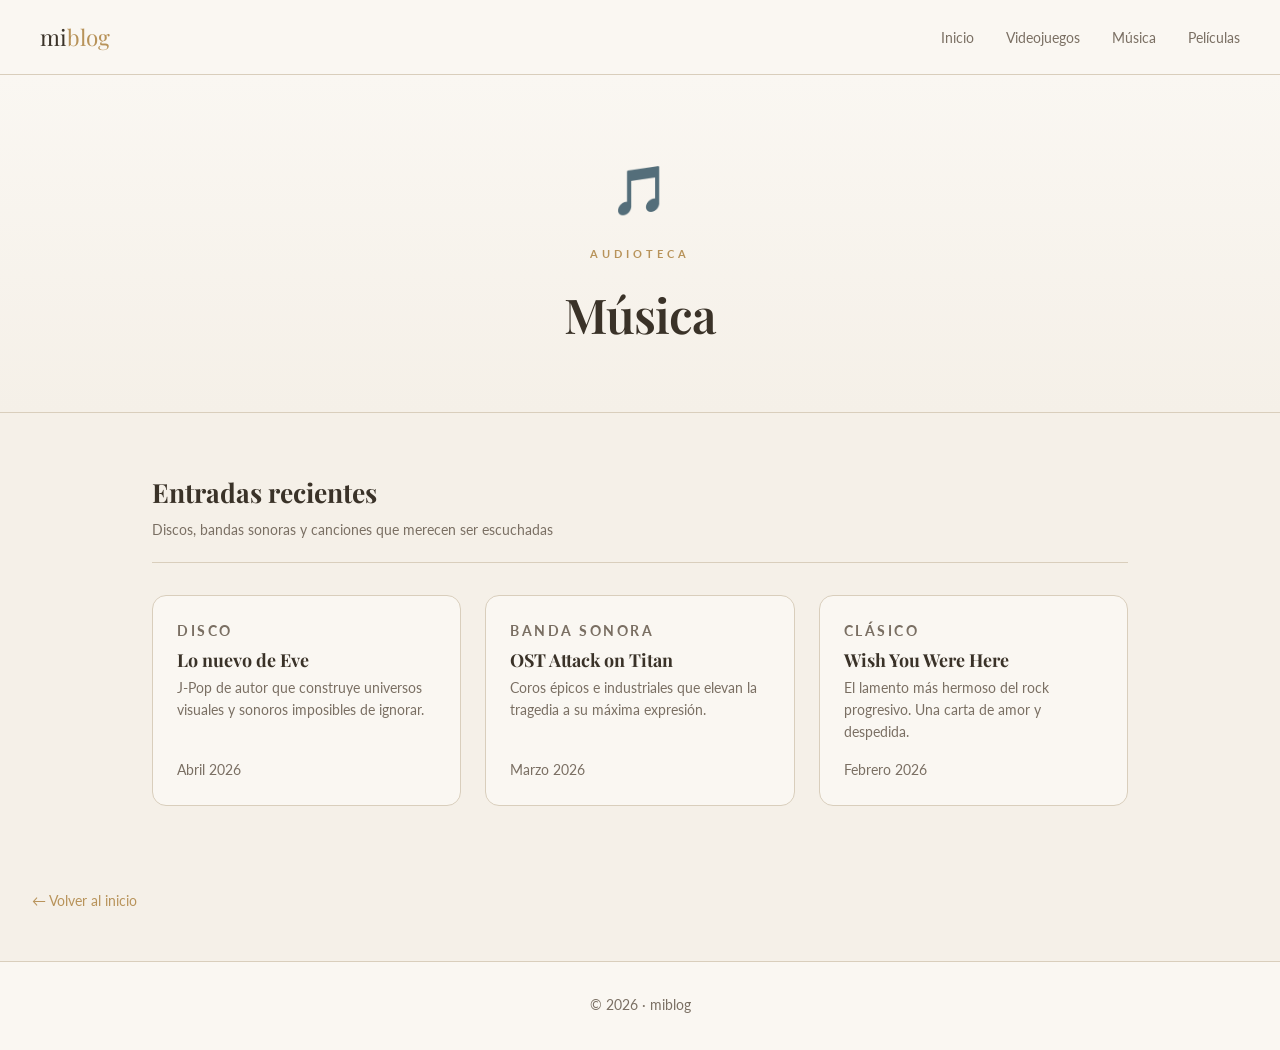
==== PaginaMusica.html @ 8ca50196 "Solucinado problemas con unión de paginas" ====
<!DOCTYPE html>
<html lang="es">
<head>
  <meta charset="UTF-8" />
  <meta name="viewport" content="width=device-width, initial-scale=1.0" />
  <title>Música · Mi Blog</title>
  <link href="https://fonts.googleapis.com/css2?family=Playfair+Display:ital,wght@0,400;0,600;1,400&family=Lato:wght@300;400;700&display=swap" rel="stylesheet" />
  <link rel="stylesheet" href="CssPopUp.css" />
</head>
<body>

  <nav>
    <a href="plantilla.html" class="nav-logo">mi<span>blog</span></a>
      <ul class="nav-enlaces">
        <li><a href="plantilla.html">Inicio</a></li>
        <li><a href="PaginaVideojuegos.html">Videojuegos</a></li>
        <li><a href="PaginaMusica.html">Música</a></li>
        <li><a href="PaginaPelicula.html">Películas</a></li>
    </ul>
  </nav>

  <header class="pagina-hero">
    <span class="icono">🎵</span>
    <p class="pagina-tag">Audioteca</p>
    <h1>Música</h1>
  </header>

  <main class="contenido">
    <h2>Entradas recientes</h2>
    <p class="sub">Discos, bandas sonoras y canciones que merecen ser escuchadas</p>
    <div class="grid">

      <div class="card" tabindex="0" role="button"
           data-title="Eve — Kaikaikitan MV"
           data-tag="Disco"
           data-video="https://www.youtube.com/watch?v=1tk1pqwrOys"
           data-review="Eve es uno de esos artistas que emergen del ecosistema Vocaloid para transformarlo en algo completamente propio. Sus composiciones combinan ritmos vertiginosos con melodías melancólicas de una manera que parece contradictoria sobre el papel, pero que en la práctica resulta adictiva.<br><br>Lo que distingue a Eve del J-Pop convencional es su obsesión por la coherencia visual y sonora: cada vídeo, cada portada, cada letra construye un universo que se sostiene solo. Las temáticas giran alrededor de la alienación juvenil, el miedo a crecer y la búsqueda desesperada de conexión.<br><br>Su catálogo es una entrada perfecta para quien quiera entender la nueva ola del pop japonés de autor: ambicioso, técnicamente impecable y genuinamente emocionante.">
        <p class="card-tag">Disco</p>
        <h3>Lo nuevo de Eve</h3>
        <p>J-Pop de autor que construye universos visuales y sonoros imposibles de ignorar.</p>
        <p class="card-fecha">Abril 2026</p>
      </div>

      <div class="card" tabindex="0" role="button"
           data-title="Attack on Titan — OST Hiroyuki Sawano"
           data-tag="Banda Sonora"
           data-video="https://www.youtube.com/watch?v=jfAbX-Fg9N0"
           data-review="Hiroyuki Sawano es el arquitecto de algunas de las bandas sonoras más viscerales del anime moderno, pero su trabajo en Attack on Titan lo sitúa en una categoría aparte. La clave está en la tensión entre lo grandioso y lo íntimo: coros masivos sobre percusión industrial que ceden paso de repente a un piano solitario.<br><br>Temas como Vogel im Käfig no son simples acompañamientos; son declaraciones emocionales que anticipan y amplifican las escenas que ilustran. El uso de letras en alemán, inglés y japonés fragmentados crea una sensación de caos lingüístico que encaja con la narrativa de un mundo al borde del colapso.<br><br>Una banda sonora que funciona perfectamente fuera de su contexto original. Ponla mientras trabajas y observa cómo lo transforma todo en una épica de proporciones cósmicas.">
        <p class="card-tag">Banda Sonora</p>
        <h3>OST Attack on Titan</h3>
        <p>Coros épicos e industriales que elevan la tragedia a su máxima expresión.</p>
        <p class="card-fecha">Marzo 2026</p>
      </div>

      <div class="card" tabindex="0" role="button"
           data-title="Pink Floyd — Wish You Were Here"
           data-tag="Clásico"
           data-video="https://www.youtube.com/watch?v=K6qj09OHvjw"
           data-review="Publicado en 1975 como homenaje a Syd Barrett, fundador de la banda y consumido por la enfermedad mental, Wish You Were Here es uno de los álbumes más honestos y dolorosos del rock progresivo. No es un disco de virtuosismo técnico; es un lamento.<br><br>La guitarra de David Gilmour en la canción que da título al álbum es posiblemente la más expresiva de su carrera: cada bend, cada vibrato parece respirar con una tristeza inconsolable. Y Shine On You Crazy Diamond es una elegía de veinte minutos que comienza con una sola nota y construye algo que se parece mucho al duelo real.<br><br>La gran pregunta que plantea el álbum —¿cuándo dejamos de estar verdaderamente presentes en nuestra propia vida?— es tan pertinente hoy como hace cincuenta años.">
        <p class="card-tag">Clásico</p>
        <h3>Wish You Were Here</h3>
        <p>El lamento más hermoso del rock progresivo. Una carta de amor y despedida.</p>
        <p class="card-fecha">Febrero 2026</p>
      </div>

    </div>
  </main>

  <div id="modal" class="modal-overlay" role="dialog" aria-modal="true" aria-labelledby="modal-title">
    <div class="modal-panel">
      <button class="close-btn" aria-label="Cerrar">&times;</button>
      <div class="modal-cabecera">
        <p class="modal-subtag" id="modal-tag"></p>
        <h2 id="modal-title"></h2>
      </div>
      <a id="modal-video-link" class="modal-video-link" href="#" target="_blank" rel="noopener noreferrer">
        <span class="mvl-icon">▶</span>
        <span class="mvl-texto">
          <span class="mvl-sub">Escuchar en YouTube</span>
          <span class="mvl-titulo" id="modal-video-titulo"></span>
        </span>
      </a>
      <div class="modal-resena" id="modal-resena"></div>
      <div class="comments-section">
        <h3>¿Qué te transmite?</h3>
        <div class="comment-form">
          <input type="text" id="comment-input" placeholder="Comparte tu experiencia auditiva…" autocomplete="off" />
          <button id="btn-comment">Publicar</button>
        </div>
        <div id="comment-list" class="comment-list">
          <p class="no-comments">Sé el primero en comentar.</p>
        </div>
      </div>
    </div>
  </div>

  <a href="plantilla.html" class="volver">← Volver al inicio</a>
  <footer><p>© 2026 · miblog</p></footer>
  <script src="jsPopUp.js"></script>
</body>
</html>
---- CssPopUp.css ----
:root {
  --crema-fondo:#F5F0E8; --crema-card:#FAF7F2; --beige-borde:#D9CEBC;
  --acento:#B8935A; --acento-hover:#9c7b49;
  --texto-oscuro:#3A3228; --texto-medio:#7A6F63;
  --radio:14px; --t:0.22s ease;
}
*,*::before,*::after{margin:0;padding:0;box-sizing:border-box;}
html{scroll-behavior:smooth;}
body{font-family:'Lato',sans-serif;background:var(--crema-fondo);color:var(--texto-oscuro);line-height:1.75;}

/* NAV */
nav{display:flex;justify-content:space-between;align-items:center;padding:1.1rem 2.5rem;background:var(--crema-card);border-bottom:1px solid var(--beige-borde);position:sticky;top:0;z-index:200;}
.nav-logo{font-family:'Playfair Display',serif;font-size:1.4rem;color:var(--texto-oscuro);text-decoration:none;}
.nav-logo span{color:var(--acento);}
.nav-enlaces{list-style:none;display:flex;gap:2rem;}
.nav-enlaces a{text-decoration:none;font-size:.9rem;color:var(--texto-medio);transition:color var(--t);position:relative;padding-bottom:3px;}
.nav-enlaces a::after{content:'';position:absolute;bottom:0;left:0;width:0;height:1.5px;background:var(--acento);transition:width var(--t);}
.nav-enlaces a:hover::after,.nav-enlaces a.activo::after{width:100%;}
.nav-enlaces a:hover,.nav-enlaces a.activo{color:var(--acento);}

/* HERO */
.pagina-hero{text-align:center;padding:4.5rem 2rem 3.5rem;border-bottom:1px solid var(--beige-borde);background:linear-gradient(180deg,var(--crema-card) 0%,var(--crema-fondo) 100%);}
.pagina-hero .icono{font-size:3rem;margin-bottom:.8rem;display:block;}
.pagina-tag{font-size:.7rem;letter-spacing:4px;text-transform:uppercase;color:var(--acento);margin-bottom:.5rem;font-weight:700;}
.pagina-hero h1{font-family:'Playfair Display',serif;font-size:3rem;font-weight:600;letter-spacing:-1px;}

/* CONTENIDO */
.contenido{max-width:1040px;margin:3.5rem auto 5rem;padding:0 2rem;}
.contenido h2{font-family:'Playfair Display',serif;font-size:1.65rem;margin-bottom:.2rem;}
.sub{color:var(--texto-medio);font-size:.88rem;padding-bottom:1.2rem;border-bottom:1px solid var(--beige-borde);margin-bottom:2rem;}

/* GRID + CARDS */
.grid{display:grid;grid-template-columns:repeat(3,1fr);gap:1.5rem;}
.card{background:var(--crema-card);border:1px solid var(--beige-borde);border-radius:var(--radio);padding:1.5rem;cursor:pointer;transition:transform var(--t),border-color var(--t),box-shadow var(--t);display:flex;flex-direction:column;gap:.35rem;user-select:none;}
.card:hover{transform:translateY(-5px);border-color:var(--acento);box-shadow:0 8px 24px rgba(58,50,40,.1);}
.card:active{transform:translateY(-2px);}
.card:focus-visible{outline:2px solid var(--acento);outline-offset:3px;}
.card-tag{font-size:.68rem;letter-spacing:2.5px;text-transform:uppercase;color:var(--acento);font-weight:700;}
.card h3{font-family:'Playfair Display',serif;font-size:1.12rem;line-height:1.3;}
.card>p{font-size:.87rem;color:var(--texto-medio);line-height:1.6;}
.card-fecha{font-size:.76rem;color:var(--beige-borde);margin-top:auto;padding-top:.6rem;}

/* VOLVER + FOOTER */
.volver{display:inline-block;margin:0 2rem 3rem;font-size:.87rem;color:var(--acento);text-decoration:none;transition:color var(--t);}
.volver:hover{color:var(--texto-oscuro);}
footer{text-align:center;padding:2rem;border-top:1px solid var(--beige-borde);background:var(--crema-card);}
footer p{font-size:.85rem;color:var(--texto-medio);}

/* ══════════════════════════════════════
   MODAL  —  3 fases de animación:
   1. overlay: fondo fade-in
   2. panel: sube + escala con bounce
   3. interior: stagger por secciones
══════════════════════════════════════ */
.modal-overlay{
  display:none;
  position:fixed;inset:0;z-index:1000;
  background:rgba(30,22,14,0);
  backdrop-filter:blur(0px);
  align-items:center;justify-content:center;
  transition:background .4s ease, backdrop-filter .4s ease;
}
.modal-overlay.abierto{
  background:rgba(30,22,14,.82);
  backdrop-filter:blur(7px);
}
.modal-panel{
  background:var(--crema-card);
  border-radius:18px;
  width:92%;max-width:780px;
  max-height:90vh;
  overflow-y:auto;overflow-x:hidden;
  position:relative;
  box-shadow:0 32px 64px rgba(0,0,0,.3);
  transform:translateY(40px) scale(.94);
  opacity:0;
  transition:transform .45s cubic-bezier(.16,1,.3,1), opacity .35s ease;
}
.modal-overlay.abierto .modal-panel{
  transform:translateY(0) scale(1);
  opacity:1;
}

/* Stagger de secciones internas */
.modal-cabecera,
.modal-video-link,
.modal-resena,
.comments-section{
  opacity:0;
  transform:translateY(12px);
  transition:opacity .3s ease, transform .3s ease;
}
.modal-overlay.abierto .modal-cabecera  {opacity:1;transform:none;transition-delay:.18s;}
.modal-overlay.abierto .modal-video-link{opacity:1;transform:none;transition-delay:.26s;}
.modal-overlay.abierto .modal-resena    {opacity:1;transform:none;transition-delay:.33s;}
.modal-overlay.abierto .comments-section{opacity:1;transform:none;transition-delay:.40s;}

/* Botón cerrar */
.close-btn{
  position:absolute;top:1rem;right:1rem;
  width:34px;height:34px;
  display:flex;align-items:center;justify-content:center;
  background:var(--crema-fondo);border:1px solid var(--beige-borde);
  border-radius:50%;color:var(--texto-medio);font-size:1.1rem;
  cursor:pointer;z-index:10;
  transition:background var(--t),color var(--t),border-color var(--t),transform .25s ease;
  font-family:inherit;line-height:1;
}
.close-btn:hover{background:var(--acento);color:#fff;border-color:var(--acento);transform:rotate(90deg);}

/* Cabecera modal */
.modal-cabecera{padding:1.8rem 2rem 1.2rem;padding-right:3.5rem;}
.modal-subtag{font-size:.68rem;letter-spacing:2.5px;text-transform:uppercase;color:var(--acento);font-weight:700;margin-bottom:.4rem;}
.modal-cabecera h2{font-family:'Playfair Display',serif;font-size:1.85rem;color:var(--texto-oscuro);line-height:1.2;font-weight:600;}

/* Link de vídeo — <a> puro */
.modal-video-link{
  display:flex;align-items:center;gap:.9rem;
  margin:0 2rem;
  padding:1rem 1.4rem;
  background:var(--texto-oscuro);
  color:#FAF7F2;
  border-radius:10px;
  text-decoration:none;
  transition:background .2s, transform .15s;
}
.modal-video-link:hover{background:#4a3a2a;transform:scale(1.01);}
.modal-video-link:active{transform:scale(.98);}
.mvl-icon{
  width:36px;height:36px;min-width:36px;
  background:var(--acento);border-radius:50%;
  display:flex;align-items:center;justify-content:center;
  font-size:.9rem;padding-left:3px;
}
.mvl-texto{display:flex;flex-direction:column;}
.mvl-sub{font-size:.72rem;opacity:.65;margin-bottom:.1rem;}
.mvl-titulo{font-size:.95rem;font-weight:700;}

/* Reseña */
.modal-resena{margin:1.4rem 2rem;padding:1.3rem 1.5rem;background:var(--crema-fondo);border-left:3px solid var(--acento);border-radius:0 10px 10px 0;font-size:.95rem;color:var(--texto-oscuro);line-height:1.85;}
.modal-resena p+p{margin-top:.85rem;}

/* Comentarios */
.comments-section{margin:0 2rem 2rem;border-top:1px solid var(--beige-borde);padding-top:1.4rem;}
.comments-section h3{font-family:'Playfair Display',serif;font-size:1.2rem;margin-bottom:1rem;}
.comment-form{display:flex;gap:.7rem;margin-bottom:1.2rem;}
.comment-form input{flex:1;padding:.72rem 1rem;border:1px solid var(--beige-borde);border-radius:8px;font-family:'Lato',sans-serif;font-size:.88rem;background:var(--crema-fondo);color:var(--texto-oscuro);outline:none;transition:border-color var(--t);}
.comment-form input:focus{border-color:var(--acento);}
.comment-form button{padding:.72rem 1.3rem;background:var(--acento);color:#fff;border:none;border-radius:8px;font-family:'Lato',sans-serif;font-size:.85rem;font-weight:700;cursor:pointer;transition:background var(--t),transform .1s;white-space:nowrap;}
.comment-form button:hover{background:var(--acento-hover);}
.comment-form button:active{transform:scale(.95);}
.comment-form button.enviado{background:#6a9c6a;pointer-events:none;}
.comment-list{display:flex;flex-direction:column;gap:.7rem;}
.comment-item{background:var(--crema-fondo);border:1px solid var(--beige-borde);padding:.85rem 1rem;border-radius:8px;font-size:.87rem;line-height:1.6;animation:fadeUp .22s ease;}
@keyframes fadeUp{from{opacity:0;transform:translateY(-5px)}to{opacity:1;transform:translateY(0)}}
.comment-item strong{display:block;color:var(--acento);font-size:.72rem;letter-spacing:.5px;margin-bottom:.25rem;text-transform:uppercase;}
.no-comments{font-size:.85rem;color:var(--texto-medio);font-style:italic;}

@media(max-width:768px){
  nav{flex-direction:column;gap:.8rem;padding:1rem 1.2rem;}
  .pagina-hero h1{font-size:2.2rem;}
  .grid{grid-template-columns:1fr;}
  .modal-cabecera{padding:1.3rem 1.2rem .8rem;padding-right:3rem;}
  .modal-cabecera h2{font-size:1.35rem;}
  .modal-video-link,.modal-resena,.comments-section{margin-left:1.2rem;margin-right:1.2rem;}
  .comment-form{flex-direction:column;}
}

/* ══════════════════════════════════════
   COMPATIBILIDAD CON plantilla.html
   Mapea las clases de la plantilla a los
   estilos ya definidos más arriba.
   No modifica ninguna regla existente.
══════════════════════════════════════ */

/* nav: el logo está suelto como texto, no como .nav-logo */
nav > :first-child {
  font-family: 'Playfair Display', serif;
  font-size: 1.4rem;
  color: var(--texto-oscuro);
  text-decoration: none;
}
nav > :first-child span { color: var(--acento); }

/* .cabecera → equivale a .pagina-hero */
.cabecera {
  text-align: center;
  padding: 4.5rem 2rem 3.5rem;
  border-bottom: 1px solid var(--beige-borde);
  background: linear-gradient(180deg, var(--crema-card) 0%, var(--crema-fondo) 100%);
}
.cabecera .icono {
  font-size: 3rem;
  margin-bottom: .8rem;
  display: block;
}
.cabecera .etiqueta {
  font-size: .7rem;
  letter-spacing: 4px;
  text-transform: uppercase;
  color: var(--acento);
  margin-bottom: .5rem;
  font-weight: 700;
}
.cabecera h1 {
  font-family: 'Playfair Display', serif;
  font-size: 3rem;
  font-weight: 600;
  letter-spacing: -1px;
}
.cabecera .boton {
  display: inline-block;
  margin-top: 1.2rem;
  padding: .65rem 1.6rem;
  background: var(--acento);
  color: #fff;
  border-radius: 8px;
  text-decoration: none;
  font-size: .88rem;
  font-weight: 700;
  transition: background var(--t);
}
.cabecera .boton:hover { background: var(--acento-hover); }

/* .seccion-titulo y .seccion-sub → equivalen a .contenido h2 y .sub */
.seccion-titulo {
  font-family: 'Playfair Display', serif;
  font-size: 1.65rem;
  margin-bottom: .2rem;
}
.seccion-sub {
  color: var(--texto-medio);
  font-size: .88rem;
  padding-bottom: 1.2rem;
  border-bottom: 1px solid var(--beige-borde);
  margin-bottom: 2rem;
}

/* .card-fecha → color de texto más visible que var(--beige-borde) */
.card-fecha { color: var(--texto-medio) !important; }

/* Responsive cabecera */
@media(max-width:768px) {
  .cabecera h1 { font-size: 2.2rem; }
}
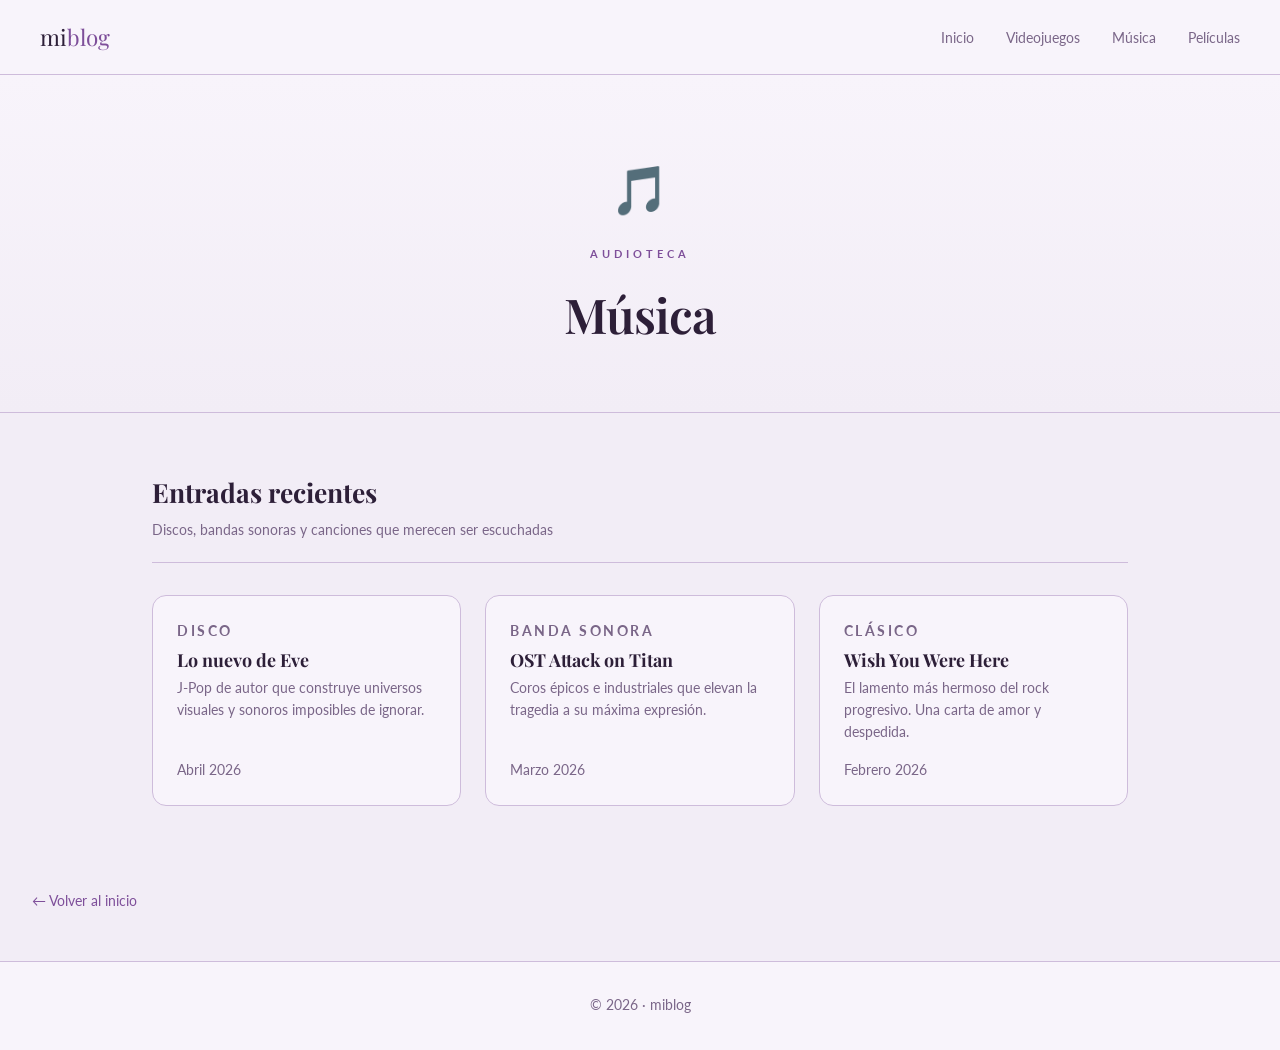
==== commit 049a2f94: "Ajusté los colores de las paginas para que fuesen mas con el estilo" ====
--- a/PaginaMusica.html
+++ b/PaginaMusica.html
@@ -7,7 +7,7 @@
   <link href="https://fonts.googleapis.com/css2?family=Playfair+Display:ital,wght@0,400;0,600;1,400&family=Lato:wght@300;400;700&display=swap" rel="stylesheet" />
   <link rel="stylesheet" href="CssPopUp.css" />
 </head>
-<body>
+<body class="tema-musica">
 
   <nav>
     <a href="plantilla.html" class="nav-logo">mi<span>blog</span></a>
@@ -34,6 +34,7 @@
            data-title="Eve — Kaikaikitan MV"
            data-tag="Disco"
            data-video="https://www.youtube.com/watch?v=1tk1pqwrOys"
+           data-audio="canciones/cancionEve.mp3"
            data-review="Eve es uno de esos artistas que emergen del ecosistema Vocaloid para transformarlo en algo completamente propio. Sus composiciones combinan ritmos vertiginosos con melodías melancólicas de una manera que parece contradictoria sobre el papel, pero que en la práctica resulta adictiva.<br><br>Lo que distingue a Eve del J-Pop convencional es su obsesión por la coherencia visual y sonora: cada vídeo, cada portada, cada letra construye un universo que se sostiene solo. Las temáticas giran alrededor de la alienación juvenil, el miedo a crecer y la búsqueda desesperada de conexión.<br><br>Su catálogo es una entrada perfecta para quien quiera entender la nueva ola del pop japonés de autor: ambicioso, técnicamente impecable y genuinamente emocionante.">
         <p class="card-tag">Disco</p>
         <h3>Lo nuevo de Eve</h3>
@@ -45,6 +46,7 @@
            data-title="Attack on Titan — OST Hiroyuki Sawano"
            data-tag="Banda Sonora"
            data-video="https://www.youtube.com/watch?v=jfAbX-Fg9N0"
+           data-audio="canciones/AOT.mp3"
            data-review="Hiroyuki Sawano es el arquitecto de algunas de las bandas sonoras más viscerales del anime moderno, pero su trabajo en Attack on Titan lo sitúa en una categoría aparte. La clave está en la tensión entre lo grandioso y lo íntimo: coros masivos sobre percusión industrial que ceden paso de repente a un piano solitario.<br><br>Temas como Vogel im Käfig no son simples acompañamientos; son declaraciones emocionales que anticipan y amplifican las escenas que ilustran. El uso de letras en alemán, inglés y japonés fragmentados crea una sensación de caos lingüístico que encaja con la narrativa de un mundo al borde del colapso.<br><br>Una banda sonora que funciona perfectamente fuera de su contexto original. Ponla mientras trabajas y observa cómo lo transforma todo en una épica de proporciones cósmicas.">
         <p class="card-tag">Banda Sonora</p>
         <h3>OST Attack on Titan</h3>
@@ -56,6 +58,7 @@
            data-title="Pink Floyd — Wish You Were Here"
            data-tag="Clásico"
            data-video="https://www.youtube.com/watch?v=K6qj09OHvjw"
+           data-audio="canciones/Floyd.mp3"
            data-review="Publicado en 1975 como homenaje a Syd Barrett, fundador de la banda y consumido por la enfermedad mental, Wish You Were Here es uno de los álbumes más honestos y dolorosos del rock progresivo. No es un disco de virtuosismo técnico; es un lamento.<br><br>La guitarra de David Gilmour en la canción que da título al álbum es posiblemente la más expresiva de su carrera: cada bend, cada vibrato parece respirar con una tristeza inconsolable. Y Shine On You Crazy Diamond es una elegía de veinte minutos que comienza con una sola nota y construye algo que se parece mucho al duelo real.<br><br>La gran pregunta que plantea el álbum —¿cuándo dejamos de estar verdaderamente presentes en nuestra propia vida?— es tan pertinente hoy como hace cincuenta años.">
         <p class="card-tag">Clásico</p>
         <h3>Wish You Were Here</h3>
@@ -96,6 +99,7 @@
 
   <a href="plantilla.html" class="volver">← Volver al inicio</a>
   <footer><p>© 2026 · miblog</p></footer>
+  <audio id="modal-audio" preload="auto"></audio>
   <script src="jsPopUp.js"></script>
 </body>
 </html>
--- a/CssPopUp.css
+++ b/CssPopUp.css
@@ -242,4 +242,36 @@
 /* Responsive cabecera */
 @media(max-width:768px) {
   .cabecera h1 { font-size: 2.2rem; }
+}
+/* 🎮 VIDEOJUEGOS — azul acero frío */
+body.tema-juegos {
+  --crema-fondo:   #EAEEF5;
+  --crema-card:    #F2F5FA;
+  --beige-borde:   #BBC8DE;
+  --acento:        #4C74B0;
+  --acento-hover:  #3a5f97;
+  --texto-oscuro:  #232B3A;
+  --texto-medio:   #5A6880;
+}
+
+/* 🎵 MÚSICA — violeta cálido / burdeos */
+body.tema-musica {
+  --crema-fondo:   #F2EDF6;
+  --crema-card:    #F8F4FB;
+  --beige-borde:   #CEBCDB;
+  --acento:        #7E4F9A;
+  --acento-hover:  #6b3f84;
+  --texto-oscuro:  #2D1F38;
+  --texto-medio:   #7A6688;
+}
+
+/* 🎬 PELÍCULAS — rojo cine / carbón */
+body.tema-pelicula {
+  --crema-fondo:   #F5EEEE;
+  --crema-card:    #FAF5F5;
+  --beige-borde:   #DBBFBF;
+  --acento:        #A83232;
+  --acento-hover:  #8f2525;
+  --texto-oscuro:  #2A1A1A;
+  --texto-medio:   #7A5A5A;
 }
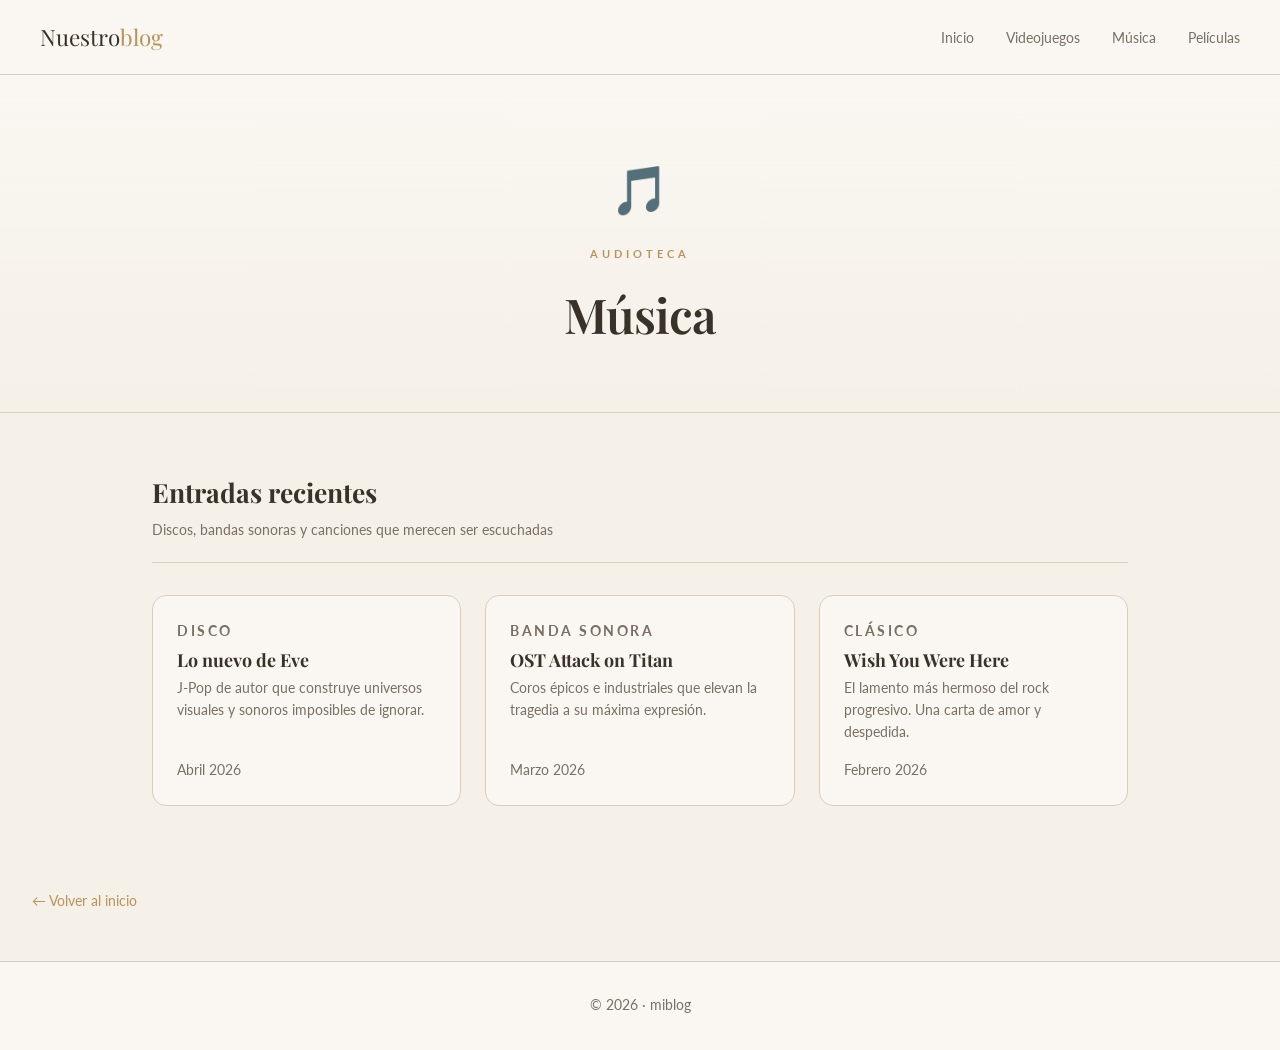
==== commit 9004d236: "He cambiado el nombre a la pagina principal, ademas le añadi informacion y modifique levemente las d" ====
--- a/PaginaMusica.html
+++ b/PaginaMusica.html
@@ -3,14 +3,14 @@
 <head>
   <meta charset="UTF-8" />
   <meta name="viewport" content="width=device-width, initial-scale=1.0" />
-  <title>Música · Mi Blog</title>
+  <title>Música · Nuestro Blog</title>
   <link href="https://fonts.googleapis.com/css2?family=Playfair+Display:ital,wght@0,400;0,600;1,400&family=Lato:wght@300;400;700&display=swap" rel="stylesheet" />
   <link rel="stylesheet" href="CssPopUp.css" />
 </head>
-<body class="tema-musica">
+<body>
 
   <nav>
-    <a href="plantilla.html" class="nav-logo">mi<span>blog</span></a>
+    <a href="plantilla.html" class="nav-logo">Nuestro<span>blog</span></a>
       <ul class="nav-enlaces">
         <li><a href="plantilla.html">Inicio</a></li>
         <li><a href="PaginaVideojuegos.html">Videojuegos</a></li>
--- a/CssPopUp.css
+++ b/CssPopUp.css
@@ -243,35 +243,150 @@
 @media(max-width:768px) {
   .cabecera h1 { font-size: 2.2rem; }
 }
-/* 🎮 VIDEOJUEGOS — azul acero frío */
-body.tema-juegos {
-  --crema-fondo:   #EAEEF5;
-  --crema-card:    #F2F5FA;
-  --beige-borde:   #BBC8DE;
-  --acento:        #4C74B0;
-  --acento-hover:  #3a5f97;
-  --texto-oscuro:  #232B3A;
-  --texto-medio:   #5A6880;
-}
-
-/* 🎵 MÚSICA — violeta cálido / burdeos */
-body.tema-musica {
-  --crema-fondo:   #F2EDF6;
-  --crema-card:    #F8F4FB;
-  --beige-borde:   #CEBCDB;
-  --acento:        #7E4F9A;
-  --acento-hover:  #6b3f84;
-  --texto-oscuro:  #2D1F38;
-  --texto-medio:   #7A6688;
-}
-
-/* 🎬 PELÍCULAS — rojo cine / carbón */
-body.tema-pelicula {
-  --crema-fondo:   #F5EEEE;
-  --crema-card:    #FAF5F5;
-  --beige-borde:   #DBBFBF;
-  --acento:        #A83232;
-  --acento-hover:  #8f2525;
-  --texto-oscuro:  #2A1A1A;
-  --texto-medio:   #7A5A5A;
-}+
+/*añadido de mi parte css*/
+
+ /* ── HERO DE INICIO ── */
+    .inicio-hero {
+      text-align: center;
+      padding: 5rem 2rem 4rem;
+      background: linear-gradient(180deg, var(--crema-card) 0%, var(--crema-fondo) 100%);
+      border-bottom: 1px solid var(--beige-borde);
+    }
+    .inicio-hero .site-icon {
+      font-size: 2.6rem;
+      display: block;
+      margin-bottom: 1rem;
+    }
+    .inicio-hero .pagina-tag {
+      font-size: .7rem;
+      letter-spacing: 4px;
+      text-transform: uppercase;
+      color: var(--acento);
+      margin-bottom: .6rem;
+      font-weight: 700;
+    }
+    .inicio-hero h1 {
+      font-family: 'Playfair Display', serif;
+      font-size: 3rem;
+      font-weight: 600;
+      letter-spacing: -1px;
+      margin-bottom: 1rem;
+    }
+    .inicio-hero .descripcion {
+      max-width: 520px;
+      margin: 0 auto;
+      font-size: .97rem;
+      color: var(--texto-medio);
+      line-height: 1.8;
+    }
+
+    /* ── GRID DE SECCIONES ── */
+    .seccion-grid {
+      display: grid;
+      grid-template-columns: repeat(3, 1fr);
+      gap: 1.5rem;
+    }
+
+    /* Cards de sección: más grandes y con enlace */
+    .card-seccion {
+      background: var(--crema-card);
+      border: 1px solid var(--beige-borde);
+      border-radius: var(--radio);
+      padding: 2rem 1.6rem 1.6rem;
+      cursor: pointer;
+      text-decoration: none;
+      color: inherit;
+      display: flex;
+      flex-direction: column;
+      gap: .45rem;
+      transition: transform var(--t), border-color var(--t), box-shadow var(--t);
+      position: relative;
+      overflow: hidden;
+    }
+    .card-seccion::before {
+      content: '';
+      position: absolute;
+      inset: 0;
+      background: linear-gradient(135deg, transparent 60%, rgba(184,147,90,.07) 100%);
+      opacity: 0;
+      transition: opacity var(--t);
+    }
+    .card-seccion:hover {
+      transform: translateY(-6px);
+      border-color: var(--acento);
+      box-shadow: 0 10px 28px rgba(58,50,40,.12);
+    }
+    .card-seccion:hover::before { opacity: 1; }
+    .card-seccion:active { transform: translateY(-2px); }
+    .card-seccion:focus-visible {
+      outline: 2px solid var(--acento);
+      outline-offset: 3px;
+    }
+
+    .cs-icono {
+      font-size: 2.2rem;
+      display: block;
+      margin-bottom: .3rem;
+    }
+    .cs-tag {
+      font-size: .68rem;
+      letter-spacing: 2.5px;
+      text-transform: uppercase;
+      color: var(--acento);
+      font-weight: 700;
+    }
+    .card-seccion h3 {
+      font-family: 'Playfair Display', serif;
+      font-size: 1.35rem;
+      line-height: 1.25;
+    }
+    .card-seccion > p {
+      font-size: .88rem;
+      color: var(--texto-medio);
+      line-height: 1.65;
+      flex: 1;
+    }
+    .cs-cta {
+      display: inline-flex;
+      align-items: center;
+      gap: .4rem;
+      margin-top: .8rem;
+      font-size: .8rem;
+      font-weight: 700;
+      color: var(--acento);
+      letter-spacing: .5px;
+      transition: gap var(--t), color var(--t);
+    }
+    .card-seccion:hover .cs-cta {
+      gap: .7rem;
+      color: var(--acento-hover);
+    }
+
+    /* ── ÚLTIMAS ENTRADAS ── */
+    .ultimas {
+      margin-top: 3.5rem;
+    }
+    .ultimas h2 {
+      font-family: 'Playfair Display', serif;
+      font-size: 1.65rem;
+      margin-bottom: .2rem;
+    }
+    .ultimas .sub {
+      color: var(--texto-medio);
+      font-size: .88rem;
+      padding-bottom: 1.2rem;
+      border-bottom: 1px solid var(--beige-borde);
+      margin-bottom: 2rem;
+    }
+
+    /* Cards de entradas recientes: reutiliza .card pero con enlace */
+    .card-entrada {
+      text-decoration: none;
+      color: inherit;
+    }
+
+    @media(max-width:768px) {
+      .inicio-hero h1 { font-size: 2.2rem; }
+      .seccion-grid { grid-template-columns: 1fr; }
+    }
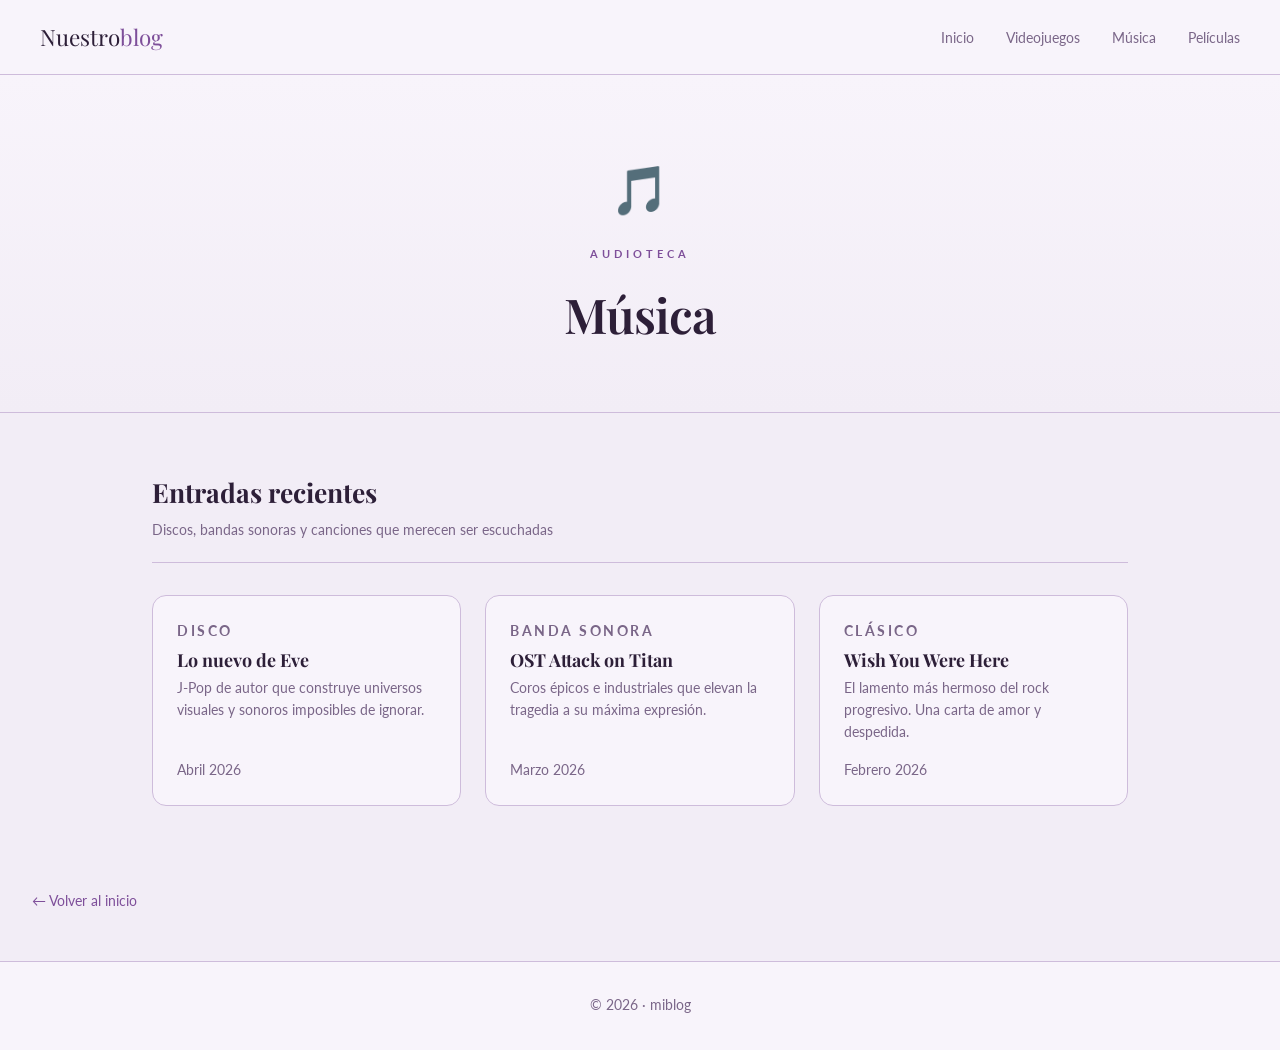
==== commit 2b82d6b6: "Hago un segundo comit para que al hacer el merge no haya conflictos con lo añadido de Hugo" ====
--- a/PaginaMusica.html
+++ b/PaginaMusica.html
@@ -7,7 +7,7 @@
   <link href="https://fonts.googleapis.com/css2?family=Playfair+Display:ital,wght@0,400;0,600;1,400&family=Lato:wght@300;400;700&display=swap" rel="stylesheet" />
   <link rel="stylesheet" href="CssPopUp.css" />
 </head>
-<body>
+<body class="tema-musica">
 
   <nav>
     <a href="plantilla.html" class="nav-logo">Nuestro<span>blog</span></a>
--- a/CssPopUp.css
+++ b/CssPopUp.css
@@ -1,50 +1,232 @@
 :root {
-  --crema-fondo:#F5F0E8; --crema-card:#FAF7F2; --beige-borde:#D9CEBC;
-  --acento:#B8935A; --acento-hover:#9c7b49;
-  --texto-oscuro:#3A3228; --texto-medio:#7A6F63;
-  --radio:14px; --t:0.22s ease;
-}
-*,*::before,*::after{margin:0;padding:0;box-sizing:border-box;}
-html{scroll-behavior:smooth;}
-body{font-family:'Lato',sans-serif;background:var(--crema-fondo);color:var(--texto-oscuro);line-height:1.75;}
+  --crema-fondo: #F5F0E8;
+  --crema-card: #FAF7F2;
+  --beige-borde: #D9CEBC;
+  --acento: #B8935A;
+  --acento-hover: #9c7b49;
+  --texto-oscuro: #3A3228;
+  --texto-medio: #7A6F63;
+  --radio: 14px;
+  --t: 0.22s ease;
+}
+
+*,
+*::before,
+*::after {
+  margin: 0;
+  padding: 0;
+  box-sizing: border-box;
+}
+
+html {
+  scroll-behavior: smooth;
+}
+
+body {
+  font-family: 'Lato', sans-serif;
+  background: var(--crema-fondo);
+  color: var(--texto-oscuro);
+  line-height: 1.75;
+}
 
 /* NAV */
-nav{display:flex;justify-content:space-between;align-items:center;padding:1.1rem 2.5rem;background:var(--crema-card);border-bottom:1px solid var(--beige-borde);position:sticky;top:0;z-index:200;}
-.nav-logo{font-family:'Playfair Display',serif;font-size:1.4rem;color:var(--texto-oscuro);text-decoration:none;}
-.nav-logo span{color:var(--acento);}
-.nav-enlaces{list-style:none;display:flex;gap:2rem;}
-.nav-enlaces a{text-decoration:none;font-size:.9rem;color:var(--texto-medio);transition:color var(--t);position:relative;padding-bottom:3px;}
-.nav-enlaces a::after{content:'';position:absolute;bottom:0;left:0;width:0;height:1.5px;background:var(--acento);transition:width var(--t);}
-.nav-enlaces a:hover::after,.nav-enlaces a.activo::after{width:100%;}
-.nav-enlaces a:hover,.nav-enlaces a.activo{color:var(--acento);}
+nav {
+  display: flex;
+  justify-content: space-between;
+  align-items: center;
+  padding: 1.1rem 2.5rem;
+  background: var(--crema-card);
+  border-bottom: 1px solid var(--beige-borde);
+  position: sticky;
+  top: 0;
+  z-index: 200;
+}
+
+.nav-logo {
+  font-family: 'Playfair Display', serif;
+  font-size: 1.4rem;
+  color: var(--texto-oscuro);
+  text-decoration: none;
+}
+
+.nav-logo span {
+  color: var(--acento);
+}
+
+.nav-enlaces {
+  list-style: none;
+  display: flex;
+  gap: 2rem;
+}
+
+.nav-enlaces a {
+  text-decoration: none;
+  font-size: .9rem;
+  color: var(--texto-medio);
+  transition: color var(--t);
+  position: relative;
+  padding-bottom: 3px;
+}
+
+.nav-enlaces a::after {
+  content: '';
+  position: absolute;
+  bottom: 0;
+  left: 0;
+  width: 0;
+  height: 1.5px;
+  background: var(--acento);
+  transition: width var(--t);
+}
+
+.nav-enlaces a:hover::after,
+.nav-enlaces a.activo::after {
+  width: 100%;
+}
+
+.nav-enlaces a:hover,
+.nav-enlaces a.activo {
+  color: var(--acento);
+}
 
 /* HERO */
-.pagina-hero{text-align:center;padding:4.5rem 2rem 3.5rem;border-bottom:1px solid var(--beige-borde);background:linear-gradient(180deg,var(--crema-card) 0%,var(--crema-fondo) 100%);}
-.pagina-hero .icono{font-size:3rem;margin-bottom:.8rem;display:block;}
-.pagina-tag{font-size:.7rem;letter-spacing:4px;text-transform:uppercase;color:var(--acento);margin-bottom:.5rem;font-weight:700;}
-.pagina-hero h1{font-family:'Playfair Display',serif;font-size:3rem;font-weight:600;letter-spacing:-1px;}
+.pagina-hero {
+  text-align: center;
+  padding: 4.5rem 2rem 3.5rem;
+  border-bottom: 1px solid var(--beige-borde);
+  background: linear-gradient(180deg, var(--crema-card) 0%, var(--crema-fondo) 100%);
+}
+
+.pagina-hero .icono {
+  font-size: 3rem;
+  margin-bottom: .8rem;
+  display: block;
+}
+
+.pagina-tag {
+  font-size: .7rem;
+  letter-spacing: 4px;
+  text-transform: uppercase;
+  color: var(--acento);
+  margin-bottom: .5rem;
+  font-weight: 700;
+}
+
+.pagina-hero h1 {
+  font-family: 'Playfair Display', serif;
+  font-size: 3rem;
+  font-weight: 600;
+  letter-spacing: -1px;
+}
 
 /* CONTENIDO */
-.contenido{max-width:1040px;margin:3.5rem auto 5rem;padding:0 2rem;}
-.contenido h2{font-family:'Playfair Display',serif;font-size:1.65rem;margin-bottom:.2rem;}
-.sub{color:var(--texto-medio);font-size:.88rem;padding-bottom:1.2rem;border-bottom:1px solid var(--beige-borde);margin-bottom:2rem;}
+.contenido {
+  max-width: 1040px;
+  margin: 3.5rem auto 5rem;
+  padding: 0 2rem;
+}
+
+.contenido h2 {
+  font-family: 'Playfair Display', serif;
+  font-size: 1.65rem;
+  margin-bottom: .2rem;
+}
+
+.sub {
+  color: var(--texto-medio);
+  font-size: .88rem;
+  padding-bottom: 1.2rem;
+  border-bottom: 1px solid var(--beige-borde);
+  margin-bottom: 2rem;
+}
 
 /* GRID + CARDS */
-.grid{display:grid;grid-template-columns:repeat(3,1fr);gap:1.5rem;}
-.card{background:var(--crema-card);border:1px solid var(--beige-borde);border-radius:var(--radio);padding:1.5rem;cursor:pointer;transition:transform var(--t),border-color var(--t),box-shadow var(--t);display:flex;flex-direction:column;gap:.35rem;user-select:none;}
-.card:hover{transform:translateY(-5px);border-color:var(--acento);box-shadow:0 8px 24px rgba(58,50,40,.1);}
-.card:active{transform:translateY(-2px);}
-.card:focus-visible{outline:2px solid var(--acento);outline-offset:3px;}
-.card-tag{font-size:.68rem;letter-spacing:2.5px;text-transform:uppercase;color:var(--acento);font-weight:700;}
-.card h3{font-family:'Playfair Display',serif;font-size:1.12rem;line-height:1.3;}
-.card>p{font-size:.87rem;color:var(--texto-medio);line-height:1.6;}
-.card-fecha{font-size:.76rem;color:var(--beige-borde);margin-top:auto;padding-top:.6rem;}
+.grid {
+  display: grid;
+  grid-template-columns: repeat(3, 1fr);
+  gap: 1.5rem;
+}
+
+.card {
+  background: var(--crema-card);
+  border: 1px solid var(--beige-borde);
+  border-radius: var(--radio);
+  padding: 1.5rem;
+  cursor: pointer;
+  transition: transform var(--t), border-color var(--t), box-shadow var(--t);
+  display: flex;
+  flex-direction: column;
+  gap: .35rem;
+  user-select: none;
+}
+
+.card:hover {
+  transform: translateY(-5px);
+  border-color: var(--acento);
+  box-shadow: 0 8px 24px rgba(58, 50, 40, .1);
+}
+
+.card:active {
+  transform: translateY(-2px);
+}
+
+.card:focus-visible {
+  outline: 2px solid var(--acento);
+  outline-offset: 3px;
+}
+
+.card-tag {
+  font-size: .68rem;
+  letter-spacing: 2.5px;
+  text-transform: uppercase;
+  color: var(--acento);
+  font-weight: 700;
+}
+
+.card h3 {
+  font-family: 'Playfair Display', serif;
+  font-size: 1.12rem;
+  line-height: 1.3;
+}
+
+.card>p {
+  font-size: .87rem;
+  color: var(--texto-medio);
+  line-height: 1.6;
+}
+
+.card-fecha {
+  font-size: .76rem;
+  color: var(--beige-borde);
+  margin-top: auto;
+  padding-top: .6rem;
+}
 
 /* VOLVER + FOOTER */
-.volver{display:inline-block;margin:0 2rem 3rem;font-size:.87rem;color:var(--acento);text-decoration:none;transition:color var(--t);}
-.volver:hover{color:var(--texto-oscuro);}
-footer{text-align:center;padding:2rem;border-top:1px solid var(--beige-borde);background:var(--crema-card);}
-footer p{font-size:.85rem;color:var(--texto-medio);}
+.volver {
+  display: inline-block;
+  margin: 0 2rem 3rem;
+  font-size: .87rem;
+  color: var(--acento);
+  text-decoration: none;
+  transition: color var(--t);
+}
+
+.volver:hover {
+  color: var(--texto-oscuro);
+}
+
+footer {
+  text-align: center;
+  padding: 2rem;
+  border-top: 1px solid var(--beige-borde);
+  background: var(--crema-card);
+}
+
+footer p {
+  font-size: .85rem;
+  color: var(--texto-medio);
+}
 
 /* ══════════════════════════════════════
    MODAL  —  3 fases de animación:
@@ -52,118 +234,337 @@
    2. panel: sube + escala con bounce
    3. interior: stagger por secciones
 ══════════════════════════════════════ */
-.modal-overlay{
-  display:none;
-  position:fixed;inset:0;z-index:1000;
-  background:rgba(30,22,14,0);
-  backdrop-filter:blur(0px);
-  align-items:center;justify-content:center;
-  transition:background .4s ease, backdrop-filter .4s ease;
-}
-.modal-overlay.abierto{
-  background:rgba(30,22,14,.82);
-  backdrop-filter:blur(7px);
-}
-.modal-panel{
-  background:var(--crema-card);
-  border-radius:18px;
-  width:92%;max-width:780px;
-  max-height:90vh;
-  overflow-y:auto;overflow-x:hidden;
-  position:relative;
-  box-shadow:0 32px 64px rgba(0,0,0,.3);
-  transform:translateY(40px) scale(.94);
-  opacity:0;
-  transition:transform .45s cubic-bezier(.16,1,.3,1), opacity .35s ease;
-}
-.modal-overlay.abierto .modal-panel{
-  transform:translateY(0) scale(1);
-  opacity:1;
+.modal-overlay {
+  display: none;
+  position: fixed;
+  inset: 0;
+  z-index: 1000;
+  background: rgba(30, 22, 14, 0);
+  backdrop-filter: blur(0px);
+  align-items: center;
+  justify-content: center;
+  transition: background .4s ease, backdrop-filter .4s ease;
+}
+
+.modal-overlay.abierto {
+  background: rgba(30, 22, 14, .82);
+  backdrop-filter: blur(7px);
+}
+
+.modal-panel {
+  background: var(--crema-card);
+  border-radius: 18px;
+  width: 92%;
+  max-width: 780px;
+  max-height: 90vh;
+  overflow-y: auto;
+  overflow-x: hidden;
+  position: relative;
+  box-shadow: 0 32px 64px rgba(0, 0, 0, .3);
+  transform: translateY(40px) scale(.94);
+  opacity: 0;
+  transition: transform .45s cubic-bezier(.16, 1, .3, 1), opacity .35s ease;
+}
+
+.modal-overlay.abierto .modal-panel {
+  transform: translateY(0) scale(1);
+  opacity: 1;
 }
 
 /* Stagger de secciones internas */
 .modal-cabecera,
 .modal-video-link,
 .modal-resena,
-.comments-section{
-  opacity:0;
-  transform:translateY(12px);
-  transition:opacity .3s ease, transform .3s ease;
-}
-.modal-overlay.abierto .modal-cabecera  {opacity:1;transform:none;transition-delay:.18s;}
-.modal-overlay.abierto .modal-video-link{opacity:1;transform:none;transition-delay:.26s;}
-.modal-overlay.abierto .modal-resena    {opacity:1;transform:none;transition-delay:.33s;}
-.modal-overlay.abierto .comments-section{opacity:1;transform:none;transition-delay:.40s;}
+.comments-section {
+  opacity: 0;
+  transform: translateY(12px);
+  transition: opacity .3s ease, transform .3s ease;
+}
+
+.modal-overlay.abierto .modal-cabecera {
+  opacity: 1;
+  transform: none;
+  transition-delay: .18s;
+}
+
+.modal-overlay.abierto .modal-video-link {
+  opacity: 1;
+  transform: none;
+  transition-delay: .26s;
+}
+
+.modal-overlay.abierto .modal-resena {
+  opacity: 1;
+  transform: none;
+  transition-delay: .33s;
+}
+
+.modal-overlay.abierto .comments-section {
+  opacity: 1;
+  transform: none;
+  transition-delay: .40s;
+}
 
 /* Botón cerrar */
-.close-btn{
-  position:absolute;top:1rem;right:1rem;
-  width:34px;height:34px;
-  display:flex;align-items:center;justify-content:center;
-  background:var(--crema-fondo);border:1px solid var(--beige-borde);
-  border-radius:50%;color:var(--texto-medio);font-size:1.1rem;
-  cursor:pointer;z-index:10;
-  transition:background var(--t),color var(--t),border-color var(--t),transform .25s ease;
-  font-family:inherit;line-height:1;
-}
-.close-btn:hover{background:var(--acento);color:#fff;border-color:var(--acento);transform:rotate(90deg);}
+.close-btn {
+  position: absolute;
+  top: 1rem;
+  right: 1rem;
+  width: 34px;
+  height: 34px;
+  display: flex;
+  align-items: center;
+  justify-content: center;
+  background: var(--crema-fondo);
+  border: 1px solid var(--beige-borde);
+  border-radius: 50%;
+  color: var(--texto-medio);
+  font-size: 1.1rem;
+  cursor: pointer;
+  z-index: 10;
+  transition: background var(--t), color var(--t), border-color var(--t), transform .25s ease;
+  font-family: inherit;
+  line-height: 1;
+}
+
+.close-btn:hover {
+  background: var(--acento);
+  color: #fff;
+  border-color: var(--acento);
+  transform: rotate(90deg);
+}
 
 /* Cabecera modal */
-.modal-cabecera{padding:1.8rem 2rem 1.2rem;padding-right:3.5rem;}
-.modal-subtag{font-size:.68rem;letter-spacing:2.5px;text-transform:uppercase;color:var(--acento);font-weight:700;margin-bottom:.4rem;}
-.modal-cabecera h2{font-family:'Playfair Display',serif;font-size:1.85rem;color:var(--texto-oscuro);line-height:1.2;font-weight:600;}
+.modal-cabecera {
+  padding: 1.8rem 2rem 1.2rem;
+  padding-right: 3.5rem;
+}
+
+.modal-subtag {
+  font-size: .68rem;
+  letter-spacing: 2.5px;
+  text-transform: uppercase;
+  color: var(--acento);
+  font-weight: 700;
+  margin-bottom: .4rem;
+}
+
+.modal-cabecera h2 {
+  font-family: 'Playfair Display', serif;
+  font-size: 1.85rem;
+  color: var(--texto-oscuro);
+  line-height: 1.2;
+  font-weight: 600;
+}
 
 /* Link de vídeo — <a> puro */
-.modal-video-link{
-  display:flex;align-items:center;gap:.9rem;
-  margin:0 2rem;
-  padding:1rem 1.4rem;
-  background:var(--texto-oscuro);
-  color:#FAF7F2;
-  border-radius:10px;
-  text-decoration:none;
-  transition:background .2s, transform .15s;
-}
-.modal-video-link:hover{background:#4a3a2a;transform:scale(1.01);}
-.modal-video-link:active{transform:scale(.98);}
-.mvl-icon{
-  width:36px;height:36px;min-width:36px;
-  background:var(--acento);border-radius:50%;
-  display:flex;align-items:center;justify-content:center;
-  font-size:.9rem;padding-left:3px;
-}
-.mvl-texto{display:flex;flex-direction:column;}
-.mvl-sub{font-size:.72rem;opacity:.65;margin-bottom:.1rem;}
-.mvl-titulo{font-size:.95rem;font-weight:700;}
+.modal-video-link {
+  display: flex;
+  align-items: center;
+  gap: .9rem;
+  margin: 0 2rem;
+  padding: 1rem 1.4rem;
+  background: var(--texto-oscuro);
+  color: #FAF7F2;
+  border-radius: 10px;
+  text-decoration: none;
+  transition: background .2s, transform .15s;
+}
+
+.modal-video-link:hover {
+  background: #4a3a2a;
+  transform: scale(1.01);
+}
+
+.modal-video-link:active {
+  transform: scale(.98);
+}
+
+.mvl-icon {
+  width: 36px;
+  height: 36px;
+  min-width: 36px;
+  background: var(--acento);
+  border-radius: 50%;
+  display: flex;
+  align-items: center;
+  justify-content: center;
+  font-size: .9rem;
+  padding-left: 3px;
+}
+
+.mvl-texto {
+  display: flex;
+  flex-direction: column;
+}
+
+.mvl-sub {
+  font-size: .72rem;
+  opacity: .65;
+  margin-bottom: .1rem;
+}
+
+.mvl-titulo {
+  font-size: .95rem;
+  font-weight: 700;
+}
 
 /* Reseña */
-.modal-resena{margin:1.4rem 2rem;padding:1.3rem 1.5rem;background:var(--crema-fondo);border-left:3px solid var(--acento);border-radius:0 10px 10px 0;font-size:.95rem;color:var(--texto-oscuro);line-height:1.85;}
-.modal-resena p+p{margin-top:.85rem;}
+.modal-resena {
+  margin: 1.4rem 2rem;
+  padding: 1.3rem 1.5rem;
+  background: var(--crema-fondo);
+  border-left: 3px solid var(--acento);
+  border-radius: 0 10px 10px 0;
+  font-size: .95rem;
+  color: var(--texto-oscuro);
+  line-height: 1.85;
+}
+
+.modal-resena p+p {
+  margin-top: .85rem;
+}
 
 /* Comentarios */
-.comments-section{margin:0 2rem 2rem;border-top:1px solid var(--beige-borde);padding-top:1.4rem;}
-.comments-section h3{font-family:'Playfair Display',serif;font-size:1.2rem;margin-bottom:1rem;}
-.comment-form{display:flex;gap:.7rem;margin-bottom:1.2rem;}
-.comment-form input{flex:1;padding:.72rem 1rem;border:1px solid var(--beige-borde);border-radius:8px;font-family:'Lato',sans-serif;font-size:.88rem;background:var(--crema-fondo);color:var(--texto-oscuro);outline:none;transition:border-color var(--t);}
-.comment-form input:focus{border-color:var(--acento);}
-.comment-form button{padding:.72rem 1.3rem;background:var(--acento);color:#fff;border:none;border-radius:8px;font-family:'Lato',sans-serif;font-size:.85rem;font-weight:700;cursor:pointer;transition:background var(--t),transform .1s;white-space:nowrap;}
-.comment-form button:hover{background:var(--acento-hover);}
-.comment-form button:active{transform:scale(.95);}
-.comment-form button.enviado{background:#6a9c6a;pointer-events:none;}
-.comment-list{display:flex;flex-direction:column;gap:.7rem;}
-.comment-item{background:var(--crema-fondo);border:1px solid var(--beige-borde);padding:.85rem 1rem;border-radius:8px;font-size:.87rem;line-height:1.6;animation:fadeUp .22s ease;}
-@keyframes fadeUp{from{opacity:0;transform:translateY(-5px)}to{opacity:1;transform:translateY(0)}}
-.comment-item strong{display:block;color:var(--acento);font-size:.72rem;letter-spacing:.5px;margin-bottom:.25rem;text-transform:uppercase;}
-.no-comments{font-size:.85rem;color:var(--texto-medio);font-style:italic;}
-
-@media(max-width:768px){
-  nav{flex-direction:column;gap:.8rem;padding:1rem 1.2rem;}
-  .pagina-hero h1{font-size:2.2rem;}
-  .grid{grid-template-columns:1fr;}
-  .modal-cabecera{padding:1.3rem 1.2rem .8rem;padding-right:3rem;}
-  .modal-cabecera h2{font-size:1.35rem;}
-  .modal-video-link,.modal-resena,.comments-section{margin-left:1.2rem;margin-right:1.2rem;}
-  .comment-form{flex-direction:column;}
+.comments-section {
+  margin: 0 2rem 2rem;
+  border-top: 1px solid var(--beige-borde);
+  padding-top: 1.4rem;
+}
+
+.comments-section h3 {
+  font-family: 'Playfair Display', serif;
+  font-size: 1.2rem;
+  margin-bottom: 1rem;
+}
+
+.comment-form {
+  display: flex;
+  gap: .7rem;
+  margin-bottom: 1.2rem;
+}
+
+.comment-form input {
+  flex: 1;
+  padding: .72rem 1rem;
+  border: 1px solid var(--beige-borde);
+  border-radius: 8px;
+  font-family: 'Lato', sans-serif;
+  font-size: .88rem;
+  background: var(--crema-fondo);
+  color: var(--texto-oscuro);
+  outline: none;
+  transition: border-color var(--t);
+}
+
+.comment-form input:focus {
+  border-color: var(--acento);
+}
+
+.comment-form button {
+  padding: .72rem 1.3rem;
+  background: var(--acento);
+  color: #fff;
+  border: none;
+  border-radius: 8px;
+  font-family: 'Lato', sans-serif;
+  font-size: .85rem;
+  font-weight: 700;
+  cursor: pointer;
+  transition: background var(--t), transform .1s;
+  white-space: nowrap;
+}
+
+.comment-form button:hover {
+  background: var(--acento-hover);
+}
+
+.comment-form button:active {
+  transform: scale(.95);
+}
+
+.comment-form button.enviado {
+  background: #6a9c6a;
+  pointer-events: none;
+}
+
+.comment-list {
+  display: flex;
+  flex-direction: column;
+  gap: .7rem;
+}
+
+.comment-item {
+  background: var(--crema-fondo);
+  border: 1px solid var(--beige-borde);
+  padding: .85rem 1rem;
+  border-radius: 8px;
+  font-size: .87rem;
+  line-height: 1.6;
+  animation: fadeUp .22s ease;
+}
+
+@keyframes fadeUp {
+  from {
+    opacity: 0;
+    transform: translateY(-5px)
+  }
+
+  to {
+    opacity: 1;
+    transform: translateY(0)
+  }
+}
+
+.comment-item strong {
+  display: block;
+  color: var(--acento);
+  font-size: .72rem;
+  letter-spacing: .5px;
+  margin-bottom: .25rem;
+  text-transform: uppercase;
+}
+
+.no-comments {
+  font-size: .85rem;
+  color: var(--texto-medio);
+  font-style: italic;
+}
+
+@media(max-width:768px) {
+  nav {
+    flex-direction: column;
+    gap: .8rem;
+    padding: 1rem 1.2rem;
+  }
+
+  .pagina-hero h1 {
+    font-size: 2.2rem;
+  }
+
+  .grid {
+    grid-template-columns: 1fr;
+  }
+
+  .modal-cabecera {
+    padding: 1.3rem 1.2rem .8rem;
+    padding-right: 3rem;
+  }
+
+  .modal-cabecera h2 {
+    font-size: 1.35rem;
+  }
+
+  .modal-video-link,
+  .modal-resena,
+  .comments-section {
+    margin-left: 1.2rem;
+    margin-right: 1.2rem;
+  }
+
+  .comment-form {
+    flex-direction: column;
+  }
 }
 
 /* ══════════════════════════════════════
@@ -174,13 +575,16 @@
 ══════════════════════════════════════ */
 
 /* nav: el logo está suelto como texto, no como .nav-logo */
-nav > :first-child {
+nav> :first-child {
   font-family: 'Playfair Display', serif;
   font-size: 1.4rem;
   color: var(--texto-oscuro);
   text-decoration: none;
 }
-nav > :first-child span { color: var(--acento); }
+
+nav> :first-child span {
+  color: var(--acento);
+}
 
 /* .cabecera → equivale a .pagina-hero */
 .cabecera {
@@ -189,11 +593,13 @@
   border-bottom: 1px solid var(--beige-borde);
   background: linear-gradient(180deg, var(--crema-card) 0%, var(--crema-fondo) 100%);
 }
+
 .cabecera .icono {
   font-size: 3rem;
   margin-bottom: .8rem;
   display: block;
 }
+
 .cabecera .etiqueta {
   font-size: .7rem;
   letter-spacing: 4px;
@@ -202,12 +608,14 @@
   margin-bottom: .5rem;
   font-weight: 700;
 }
+
 .cabecera h1 {
   font-family: 'Playfair Display', serif;
   font-size: 3rem;
   font-weight: 600;
   letter-spacing: -1px;
 }
+
 .cabecera .boton {
   display: inline-block;
   margin-top: 1.2rem;
@@ -220,7 +628,10 @@
   font-weight: 700;
   transition: background var(--t);
 }
-.cabecera .boton:hover { background: var(--acento-hover); }
+
+.cabecera .boton:hover {
+  background: var(--acento-hover);
+}
 
 /* .seccion-titulo y .seccion-sub → equivalen a .contenido h2 y .sub */
 .seccion-titulo {
@@ -228,6 +639,7 @@
   font-size: 1.65rem;
   margin-bottom: .2rem;
 }
+
 .seccion-sub {
   color: var(--texto-medio);
   font-size: .88rem;
@@ -237,156 +649,218 @@
 }
 
 /* .card-fecha → color de texto más visible que var(--beige-borde) */
-.card-fecha { color: var(--texto-medio) !important; }
+.card-fecha {
+  color: var(--texto-medio) !important;
+}
 
 /* Responsive cabecera */
 @media(max-width:768px) {
-  .cabecera h1 { font-size: 2.2rem; }
+  .cabecera h1 {
+    font-size: 2.2rem;
+  }
 }
 
 /*añadido de mi parte css*/
 
- /* ── HERO DE INICIO ── */
-    .inicio-hero {
-      text-align: center;
-      padding: 5rem 2rem 4rem;
-      background: linear-gradient(180deg, var(--crema-card) 0%, var(--crema-fondo) 100%);
-      border-bottom: 1px solid var(--beige-borde);
-    }
-    .inicio-hero .site-icon {
-      font-size: 2.6rem;
-      display: block;
-      margin-bottom: 1rem;
-    }
-    .inicio-hero .pagina-tag {
-      font-size: .7rem;
-      letter-spacing: 4px;
-      text-transform: uppercase;
-      color: var(--acento);
-      margin-bottom: .6rem;
-      font-weight: 700;
-    }
-    .inicio-hero h1 {
-      font-family: 'Playfair Display', serif;
-      font-size: 3rem;
-      font-weight: 600;
-      letter-spacing: -1px;
-      margin-bottom: 1rem;
-    }
-    .inicio-hero .descripcion {
-      max-width: 520px;
-      margin: 0 auto;
-      font-size: .97rem;
-      color: var(--texto-medio);
-      line-height: 1.8;
-    }
-
-    /* ── GRID DE SECCIONES ── */
-    .seccion-grid {
-      display: grid;
-      grid-template-columns: repeat(3, 1fr);
-      gap: 1.5rem;
-    }
-
-    /* Cards de sección: más grandes y con enlace */
-    .card-seccion {
-      background: var(--crema-card);
-      border: 1px solid var(--beige-borde);
-      border-radius: var(--radio);
-      padding: 2rem 1.6rem 1.6rem;
-      cursor: pointer;
-      text-decoration: none;
-      color: inherit;
-      display: flex;
-      flex-direction: column;
-      gap: .45rem;
-      transition: transform var(--t), border-color var(--t), box-shadow var(--t);
-      position: relative;
-      overflow: hidden;
-    }
-    .card-seccion::before {
-      content: '';
-      position: absolute;
-      inset: 0;
-      background: linear-gradient(135deg, transparent 60%, rgba(184,147,90,.07) 100%);
-      opacity: 0;
-      transition: opacity var(--t);
-    }
-    .card-seccion:hover {
-      transform: translateY(-6px);
-      border-color: var(--acento);
-      box-shadow: 0 10px 28px rgba(58,50,40,.12);
-    }
-    .card-seccion:hover::before { opacity: 1; }
-    .card-seccion:active { transform: translateY(-2px); }
-    .card-seccion:focus-visible {
-      outline: 2px solid var(--acento);
-      outline-offset: 3px;
-    }
-
-    .cs-icono {
-      font-size: 2.2rem;
-      display: block;
-      margin-bottom: .3rem;
-    }
-    .cs-tag {
-      font-size: .68rem;
-      letter-spacing: 2.5px;
-      text-transform: uppercase;
-      color: var(--acento);
-      font-weight: 700;
-    }
-    .card-seccion h3 {
-      font-family: 'Playfair Display', serif;
-      font-size: 1.35rem;
-      line-height: 1.25;
-    }
-    .card-seccion > p {
-      font-size: .88rem;
-      color: var(--texto-medio);
-      line-height: 1.65;
-      flex: 1;
-    }
-    .cs-cta {
-      display: inline-flex;
-      align-items: center;
-      gap: .4rem;
-      margin-top: .8rem;
-      font-size: .8rem;
-      font-weight: 700;
-      color: var(--acento);
-      letter-spacing: .5px;
-      transition: gap var(--t), color var(--t);
-    }
-    .card-seccion:hover .cs-cta {
-      gap: .7rem;
-      color: var(--acento-hover);
-    }
-
-    /* ── ÚLTIMAS ENTRADAS ── */
-    .ultimas {
-      margin-top: 3.5rem;
-    }
-    .ultimas h2 {
-      font-family: 'Playfair Display', serif;
-      font-size: 1.65rem;
-      margin-bottom: .2rem;
-    }
-    .ultimas .sub {
-      color: var(--texto-medio);
-      font-size: .88rem;
-      padding-bottom: 1.2rem;
-      border-bottom: 1px solid var(--beige-borde);
-      margin-bottom: 2rem;
-    }
-
-    /* Cards de entradas recientes: reutiliza .card pero con enlace */
-    .card-entrada {
-      text-decoration: none;
-      color: inherit;
-    }
-
-    @media(max-width:768px) {
-      .inicio-hero h1 { font-size: 2.2rem; }
-      .seccion-grid { grid-template-columns: 1fr; }
-    }+/* ── HERO DE INICIO ── */
+.inicio-hero {
+  text-align: center;
+  padding: 5rem 2rem 4rem;
+  background: linear-gradient(180deg, var(--crema-card) 0%, var(--crema-fondo) 100%);
+  border-bottom: 1px solid var(--beige-borde);
+}
+
+.inicio-hero .site-icon {
+  font-size: 2.6rem;
+  display: block;
+  margin-bottom: 1rem;
+}
+
+.inicio-hero .pagina-tag {
+  font-size: .7rem;
+  letter-spacing: 4px;
+  text-transform: uppercase;
+  color: var(--acento);
+  margin-bottom: .6rem;
+  font-weight: 700;
+}
+
+.inicio-hero h1 {
+  font-family: 'Playfair Display', serif;
+  font-size: 3rem;
+  font-weight: 600;
+  letter-spacing: -1px;
+  margin-bottom: 1rem;
+}
+
+.inicio-hero .descripcion {
+  max-width: 520px;
+  margin: 0 auto;
+  font-size: .97rem;
+  color: var(--texto-medio);
+  line-height: 1.8;
+}
+
+/* ── GRID DE SECCIONES ── */
+.seccion-grid {
+  display: grid;
+  grid-template-columns: repeat(3, 1fr);
+  gap: 1.5rem;
+}
+
+/* Cards de sección: más grandes y con enlace */
+.card-seccion {
+  background: var(--crema-card);
+  border: 1px solid var(--beige-borde);
+  border-radius: var(--radio);
+  padding: 2rem 1.6rem 1.6rem;
+  cursor: pointer;
+  text-decoration: none;
+  color: inherit;
+  display: flex;
+  flex-direction: column;
+  gap: .45rem;
+  transition: transform var(--t), border-color var(--t), box-shadow var(--t);
+  position: relative;
+  overflow: hidden;
+}
+
+.card-seccion::before {
+  content: '';
+  position: absolute;
+  inset: 0;
+  background: linear-gradient(135deg, transparent 60%, rgba(184, 147, 90, .07) 100%);
+  opacity: 0;
+  transition: opacity var(--t);
+}
+
+.card-seccion:hover {
+  transform: translateY(-6px);
+  border-color: var(--acento);
+  box-shadow: 0 10px 28px rgba(58, 50, 40, .12);
+}
+
+.card-seccion:hover::before {
+  opacity: 1;
+}
+
+.card-seccion:active {
+  transform: translateY(-2px);
+}
+
+.card-seccion:focus-visible {
+  outline: 2px solid var(--acento);
+  outline-offset: 3px;
+}
+
+.cs-icono {
+  font-size: 2.2rem;
+  display: block;
+  margin-bottom: .3rem;
+}
+
+.cs-tag {
+  font-size: .68rem;
+  letter-spacing: 2.5px;
+  text-transform: uppercase;
+  color: var(--acento);
+  font-weight: 700;
+}
+
+.card-seccion h3 {
+  font-family: 'Playfair Display', serif;
+  font-size: 1.35rem;
+  line-height: 1.25;
+}
+
+.card-seccion>p {
+  font-size: .88rem;
+  color: var(--texto-medio);
+  line-height: 1.65;
+  flex: 1;
+}
+
+.cs-cta {
+  display: inline-flex;
+  align-items: center;
+  gap: .4rem;
+  margin-top: .8rem;
+  font-size: .8rem;
+  font-weight: 700;
+  color: var(--acento);
+  letter-spacing: .5px;
+  transition: gap var(--t), color var(--t);
+}
+
+.card-seccion:hover .cs-cta {
+  gap: .7rem;
+  color: var(--acento-hover);
+}
+
+/* ── ÚLTIMAS ENTRADAS ── */
+.ultimas {
+  margin-top: 3.5rem;
+}
+
+.ultimas h2 {
+  font-family: 'Playfair Display', serif;
+  font-size: 1.65rem;
+  margin-bottom: .2rem;
+}
+
+.ultimas .sub {
+  color: var(--texto-medio);
+  font-size: .88rem;
+  padding-bottom: 1.2rem;
+  border-bottom: 1px solid var(--beige-borde);
+  margin-bottom: 2rem;
+}
+
+/* Cards de entradas recientes: reutiliza .card pero con enlace */
+.card-entrada {
+  text-decoration: none;
+  color: inherit;
+}
+
+@media(max-width:768px) {
+  .inicio-hero h1 {
+    font-size: 2.2rem;
+  }
+
+  .seccion-grid {
+    grid-template-columns: 1fr;
+  }
+}
+
+/* 🎮 VIDEOJUEGOS — azul acero frío */
+body.tema-juegos {
+  --crema-fondo: #EAEEF5;
+  --crema-card: #F2F5FA;
+  --beige-borde: #BBC8DE;
+  --acento: #4C74B0;
+  --acento-hover: #3a5f97;
+  --texto-oscuro: #232B3A;
+  --texto-medio: #5A6880;
+}
+
+/* 🎵 MÚSICA — violeta cálido / burdeos */
+body.tema-musica {
+  --crema-fondo: #F2EDF6;
+  --crema-card: #F8F4FB;
+  --beige-borde: #CEBCDB;
+  --acento: #7E4F9A;
+  --acento-hover: #6b3f84;
+  --texto-oscuro: #2D1F38;
+  --texto-medio: #7A6688;
+}
+
+/* 🎬 PELÍCULAS — rojo cine / carbón */
+body.tema-pelicula {
+  --crema-fondo: #F5EEEE;
+  --crema-card: #FAF5F5;
+  --beige-borde: #DBBFBF;
+  --acento: #A83232;
+  --acento-hover: #8f2525;
+  --texto-oscuro: #2A1A1A;
+  --texto-medio: #7A5A5A;
+}
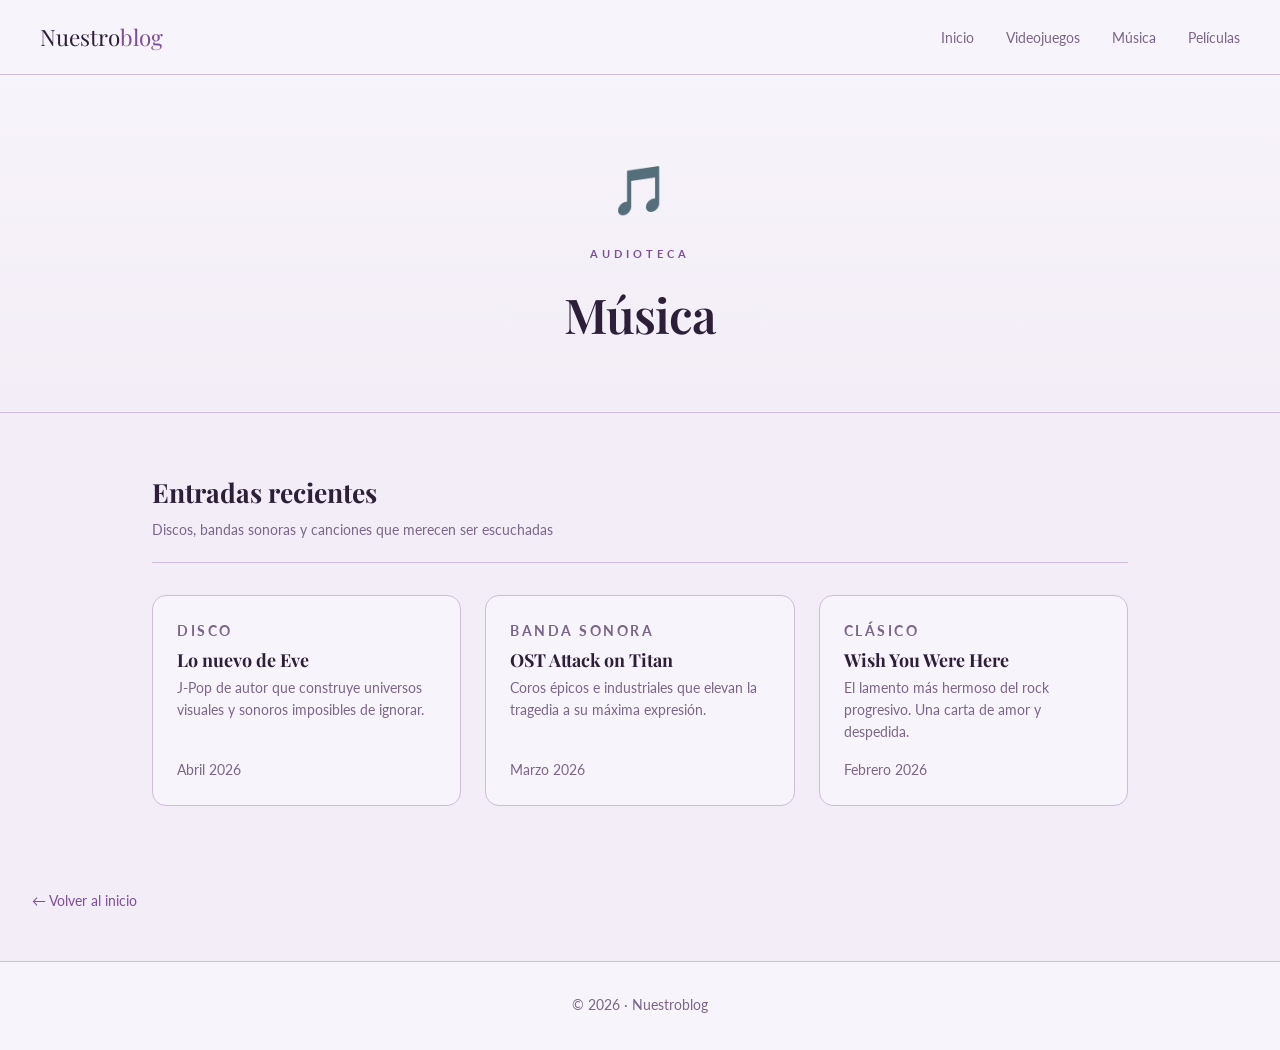
==== commit 22b0d673: "Arregle unos pequeños fallos que tenia las conexiones con la pagina principal" ====
--- a/PaginaMusica.html
+++ b/PaginaMusica.html
@@ -97,8 +97,8 @@
     </div>
   </div>
 
-  <a href="plantilla.html" class="volver">← Volver al inicio</a>
-  <footer><p>© 2026 · miblog</p></footer>
+  <a href="index.html" class="volver">← Volver al inicio</a>
+  <footer><p>© 2026 · Nuestroblog</p></footer>
   <audio id="modal-audio" preload="auto"></audio>
   <script src="jsPopUp.js"></script>
 </body>
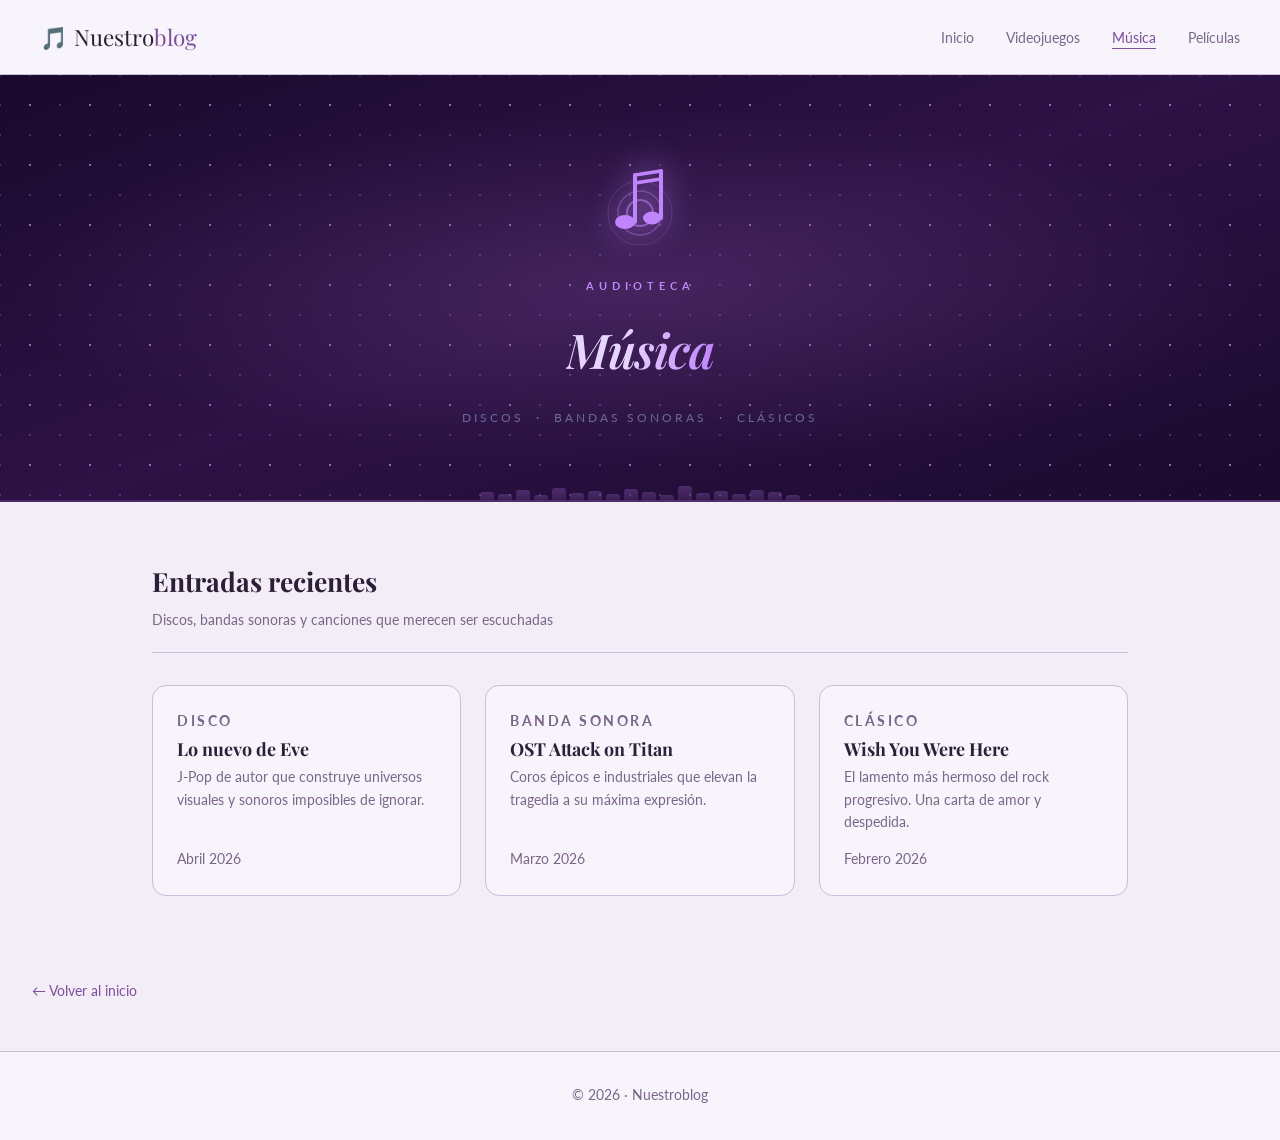
==== commit 88ecf0ad: "Cambios finales" ====
--- a/PaginaMusica.html
+++ b/PaginaMusica.html
@@ -10,19 +10,48 @@
 <body class="tema-musica">
 
   <nav>
-    <a href="plantilla.html" class="nav-logo">Nuestro<span>blog</span></a>
-      <ul class="nav-enlaces">
-        <li><a href="plantilla.html">Inicio</a></li>
-        <li><a href="PaginaVideojuegos.html">Videojuegos</a></li>
-        <li><a href="PaginaMusica.html">Música</a></li>
-        <li><a href="PaginaPelicula.html">Películas</a></li>
+    <a href="index.html" class="nav-logo">Nuestro<span>blog</span></a>
+    <ul class="nav-enlaces">
+      <li><a href="index.html">Inicio</a></li>
+      <li><a href="PaginaVideojuegos.html">Videojuegos</a></li>
+      <li><a href="PaginaMusica.html" class="activo">Música</a></li>
+      <li><a href="PaginaPelicula.html">Películas</a></li>
     </ul>
   </nav>
 
-  <header class="pagina-hero">
-    <span class="icono">🎵</span>
+  <header class="pagina-hero hero-musica">
+    <div class="notas-wrap" aria-hidden="true">
+      <span class="nota">♪</span><span class="nota">♫</span>
+      <span class="nota">♩</span><span class="nota">♬</span>
+      <span class="nota">♪</span><span class="nota">♫</span>
+      <span class="nota">♩</span><span class="nota">♬</span>
+    </div>
+    <div class="eq-wrap" aria-hidden="true">
+      <span class="eq-bar"></span><span class="eq-bar"></span><span class="eq-bar"></span>
+      <span class="eq-bar"></span><span class="eq-bar"></span><span class="eq-bar"></span>
+      <span class="eq-bar"></span><span class="eq-bar"></span><span class="eq-bar"></span>
+      <span class="eq-bar"></span><span class="eq-bar"></span><span class="eq-bar"></span>
+      <span class="eq-bar"></span><span class="eq-bar"></span><span class="eq-bar"></span>
+      <span class="eq-bar"></span><span class="eq-bar"></span><span class="eq-bar"></span>
+    </div>
+
+    <div class="hero-logo-wrap" aria-hidden="true">
+      <svg class="hero-logo-svg-musica" viewBox="0 0 100 90" xmlns="http://www.w3.org/2000/svg">
+        <circle cx="50" cy="58" r="32" fill="none" stroke="currentColor" stroke-width="1"   opacity=".2"/>
+        <circle cx="50" cy="58" r="22" fill="none" stroke="currentColor" stroke-width="1.5" opacity=".35"/>
+        <circle cx="50" cy="58" r="13" fill="none" stroke="currentColor" stroke-width="2"   opacity=".55"/>
+        <ellipse cx="35" cy="67" rx="10" ry="7" fill="currentColor"/>
+        <line x1="45" y1="67" x2="45" y2="20" stroke="currentColor" stroke-width="4" stroke-linecap="round"/>
+        <ellipse cx="62" cy="63" rx="9" ry="6.5" fill="currentColor"/>
+        <line x1="71" y1="63" x2="71" y2="16" stroke="currentColor" stroke-width="4" stroke-linecap="round"/>
+        <line x1="45" y1="20" x2="71" y2="16" stroke="currentColor" stroke-width="3.5" stroke-linecap="round"/>
+        <line x1="45" y1="28" x2="71" y2="24" stroke="currentColor" stroke-width="3.5" stroke-linecap="round"/>
+      </svg>
+    </div>
+
     <p class="pagina-tag">Audioteca</p>
-    <h1>Música</h1>
+    <h1 class="hero-titulo-music">Música</h1>
+    <p class="hero-sub">Discos &nbsp;·&nbsp; Bandas Sonoras &nbsp;·&nbsp; Clásicos</p>
   </header>
 
   <main class="contenido">
@@ -31,8 +60,7 @@
     <div class="grid">
 
       <div class="card" tabindex="0" role="button"
-           data-title="Eve — Kaikaikitan MV"
-           data-tag="Disco"
+           data-title="Eve — Kaikaikitan MV" data-tag="Disco"
            data-video="https://www.youtube.com/watch?v=1tk1pqwrOys"
            data-audio="canciones/cancionEve.mp3"
            data-review="Eve es uno de esos artistas que emergen del ecosistema Vocaloid para transformarlo en algo completamente propio. Sus composiciones combinan ritmos vertiginosos con melodías melancólicas de una manera que parece contradictoria sobre el papel, pero que en la práctica resulta adictiva.<br><br>Lo que distingue a Eve del J-Pop convencional es su obsesión por la coherencia visual y sonora: cada vídeo, cada portada, cada letra construye un universo que se sostiene solo. Las temáticas giran alrededor de la alienación juvenil, el miedo a crecer y la búsqueda desesperada de conexión.<br><br>Su catálogo es una entrada perfecta para quien quiera entender la nueva ola del pop japonés de autor: ambicioso, técnicamente impecable y genuinamente emocionante.">
@@ -43,8 +71,7 @@
       </div>
 
       <div class="card" tabindex="0" role="button"
-           data-title="Attack on Titan — OST Hiroyuki Sawano"
-           data-tag="Banda Sonora"
+           data-title="Attack on Titan — OST Hiroyuki Sawano" data-tag="Banda Sonora"
            data-video="https://www.youtube.com/watch?v=jfAbX-Fg9N0"
            data-audio="canciones/AOT.mp3"
            data-review="Hiroyuki Sawano es el arquitecto de algunas de las bandas sonoras más viscerales del anime moderno, pero su trabajo en Attack on Titan lo sitúa en una categoría aparte. La clave está en la tensión entre lo grandioso y lo íntimo: coros masivos sobre percusión industrial que ceden paso de repente a un piano solitario.<br><br>Temas como Vogel im Käfig no son simples acompañamientos; son declaraciones emocionales que anticipan y amplifican las escenas que ilustran. El uso de letras en alemán, inglés y japonés fragmentados crea una sensación de caos lingüístico que encaja con la narrativa de un mundo al borde del colapso.<br><br>Una banda sonora que funciona perfectamente fuera de su contexto original. Ponla mientras trabajas y observa cómo lo transforma todo en una épica de proporciones cósmicas.">
@@ -55,8 +82,7 @@
       </div>
 
       <div class="card" tabindex="0" role="button"
-           data-title="Pink Floyd — Wish You Were Here"
-           data-tag="Clásico"
+           data-title="Pink Floyd — Wish You Were Here" data-tag="Clásico"
            data-video="https://www.youtube.com/watch?v=K6qj09OHvjw"
            data-audio="canciones/Floyd.mp3"
            data-review="Publicado en 1975 como homenaje a Syd Barrett, fundador de la banda y consumido por la enfermedad mental, Wish You Were Here es uno de los álbumes más honestos y dolorosos del rock progresivo. No es un disco de virtuosismo técnico; es un lamento.<br><br>La guitarra de David Gilmour en la canción que da título al álbum es posiblemente la más expresiva de su carrera: cada bend, cada vibrato parece respirar con una tristeza inconsolable. Y Shine On You Crazy Diamond es una elegía de veinte minutos que comienza con una sola nota y construye algo que se parece mucho al duelo real.<br><br>La gran pregunta que plantea el álbum —¿cuándo dejamos de estar verdaderamente presentes en nuestra propia vida?— es tan pertinente hoy como hace cincuenta años.">
@@ -99,7 +125,18 @@
 
   <a href="index.html" class="volver">← Volver al inicio</a>
   <footer><p>© 2026 · Nuestroblog</p></footer>
-  <audio id="modal-audio" preload="auto"></audio>
+
+  <!-- Música de fondo (lofi jazz) — pon el mp3 en canciones/bg-musica.mp3 -->
+  <audio id="bg-audio" src="canciones/bg-musica.mp3" preload="none"></audio>
+  <audio id="modal-audio" preload="none"></audio>
+
+  <button id="bg-control" title="Silenciar música" aria-label="Control música de fondo">
+    <span id="bg-icon">🎵</span>
+    <span class="bg-bar" aria-hidden="true">
+      <span></span><span></span><span></span><span></span><span></span>
+    </span>
+  </button>
+
   <script src="jsPopUp.js"></script>
 </body>
 </html>
--- a/CssPopUp.css
+++ b/CssPopUp.css
@@ -10,857 +10,287 @@
   --t: 0.22s ease;
 }
 
-*,
-*::before,
-*::after {
-  margin: 0;
-  padding: 0;
-  box-sizing: border-box;
+*, *::before, *::after { margin: 0; padding: 0; box-sizing: border-box; }
+html { scroll-behavior: smooth; }
+body { font-family: 'Lato', sans-serif; background: var(--crema-fondo); color: var(--texto-oscuro); line-height: 1.75; }
+
+/* NAV */
+nav { display: flex; justify-content: space-between; align-items: center; padding: 1.1rem 2.5rem; background: var(--crema-card); border-bottom: 1px solid var(--beige-borde); position: sticky; top: 0; z-index: 200; }
+.nav-logo { font-family: 'Playfair Display', serif; font-size: 1.4rem; color: var(--texto-oscuro); text-decoration: none; }
+.nav-logo span { color: var(--acento); }
+.nav-enlaces { list-style: none; display: flex; gap: 2rem; }
+.nav-enlaces a { text-decoration: none; font-size: .9rem; color: var(--texto-medio); transition: color var(--t); position: relative; padding-bottom: 3px; }
+.nav-enlaces a::after { content: ''; position: absolute; bottom: 0; left: 0; width: 0; height: 1.5px; background: var(--acento); transition: width var(--t); }
+.nav-enlaces a:hover::after, .nav-enlaces a.activo::after { width: 100%; }
+.nav-enlaces a:hover, .nav-enlaces a.activo { color: var(--acento); }
+
+/* HERO BASE */
+.pagina-hero { text-align: center; padding: 4.5rem 2rem 3.5rem; border-bottom: 1px solid var(--beige-borde); background: linear-gradient(180deg, var(--crema-card) 0%, var(--crema-fondo) 100%); }
+.pagina-hero .icono { font-size: 3rem; margin-bottom: .8rem; display: block; }
+.pagina-tag { font-size: .7rem; letter-spacing: 4px; text-transform: uppercase; color: var(--acento); margin-bottom: .5rem; font-weight: 700; }
+.pagina-hero h1 { font-family: 'Playfair Display', serif; font-size: 3rem; font-weight: 600; letter-spacing: -1px; }
+
+/* CONTENIDO */
+.contenido { max-width: 1040px; margin: 3.5rem auto 5rem; padding: 0 2rem; }
+.contenido h2 { font-family: 'Playfair Display', serif; font-size: 1.65rem; margin-bottom: .2rem; }
+.sub { color: var(--texto-medio); font-size: .88rem; padding-bottom: 1.2rem; border-bottom: 1px solid var(--beige-borde); margin-bottom: 2rem; }
+
+/* GRID + CARDS */
+.grid { display: grid; grid-template-columns: repeat(3, 1fr); gap: 1.5rem; }
+.card { background: var(--crema-card); border: 1px solid var(--beige-borde); border-radius: var(--radio); padding: 1.5rem; cursor: pointer; transition: transform var(--t), border-color var(--t), box-shadow var(--t); display: flex; flex-direction: column; gap: .35rem; user-select: none; }
+.card:hover { transform: translateY(-5px); border-color: var(--acento); box-shadow: 0 8px 24px rgba(58,50,40,.1); }
+.card:active { transform: translateY(-2px); }
+.card:focus-visible { outline: 2px solid var(--acento); outline-offset: 3px; }
+.card-tag { font-size: .68rem; letter-spacing: 2.5px; text-transform: uppercase; color: var(--acento); font-weight: 700; }
+.card h3 { font-family: 'Playfair Display', serif; font-size: 1.12rem; line-height: 1.3; }
+.card > p { font-size: .87rem; color: var(--texto-medio); line-height: 1.6; }
+.card-fecha { font-size: .76rem; color: var(--texto-medio); margin-top: auto; padding-top: .6rem; }
+
+/* VOLVER + FOOTER */
+.volver { display: inline-block; margin: 0 2rem 3rem; font-size: .87rem; color: var(--acento); text-decoration: none; transition: color var(--t); }
+.volver:hover { color: var(--texto-oscuro); }
+footer { text-align: center; padding: 2rem; border-top: 1px solid var(--beige-borde); background: var(--crema-card); }
+footer p { font-size: .85rem; color: var(--texto-medio); }
+
+/* ══════════════════════════════════════
+   MODAL  —  animación en 3 fases
+══════════════════════════════════════ */
+.modal-overlay { display: none; position: fixed; inset: 0; z-index: 1000; background: rgba(30,22,14,0); backdrop-filter: blur(0px); align-items: center; justify-content: center; transition: background .4s ease, backdrop-filter .4s ease; }
+.modal-overlay.abierto { background: rgba(30,22,14,.82); backdrop-filter: blur(7px); }
+.modal-panel { background: var(--crema-card); border-radius: 18px; width: 92%; max-width: 780px; max-height: 90vh; overflow-y: auto; overflow-x: hidden; position: relative; box-shadow: 0 32px 64px rgba(0,0,0,.3); transform: translateY(40px) scale(.94); opacity: 0; transition: transform .45s cubic-bezier(.16,1,.3,1), opacity .35s ease; }
+.modal-overlay.abierto .modal-panel { transform: translateY(0) scale(1); opacity: 1; }
+
+/* Stagger secciones */
+.modal-cabecera, .modal-video-link, .modal-resena, .comments-section { opacity: 0; transform: translateY(12px); transition: opacity .3s ease, transform .3s ease; }
+.modal-overlay.abierto .modal-cabecera  { opacity: 1; transform: none; transition-delay: .18s; }
+.modal-overlay.abierto .modal-video-link{ opacity: 1; transform: none; transition-delay: .26s; }
+.modal-overlay.abierto .modal-resena    { opacity: 1; transform: none; transition-delay: .33s; }
+.modal-overlay.abierto .comments-section{ opacity: 1; transform: none; transition-delay: .40s; }
+
+/* Botón cerrar */
+.close-btn { position: absolute; top: 1rem; right: 1rem; width: 34px; height: 34px; display: flex; align-items: center; justify-content: center; background: var(--crema-fondo); border: 1px solid var(--beige-borde); border-radius: 50%; color: var(--texto-medio); font-size: 1.1rem; cursor: pointer; z-index: 10; transition: background var(--t), color var(--t), border-color var(--t), transform .25s ease; font-family: inherit; line-height: 1; }
+.close-btn:hover { background: var(--acento); color: #fff; border-color: var(--acento); transform: rotate(90deg); }
+
+/* Cabecera modal */
+.modal-cabecera { padding: 1.8rem 2rem 1.2rem; padding-right: 3.5rem; }
+.modal-subtag { font-size: .68rem; letter-spacing: 2.5px; text-transform: uppercase; color: var(--acento); font-weight: 700; margin-bottom: .4rem; }
+.modal-cabecera h2 { font-family: 'Playfair Display', serif; font-size: 1.85rem; color: var(--texto-oscuro); line-height: 1.2; font-weight: 600; }
+
+/* Link vídeo */
+.modal-video-link { display: flex; align-items: center; gap: .9rem; margin: 0 2rem; padding: 1rem 1.4rem; background: var(--texto-oscuro); color: #FAF7F2; border-radius: 10px; text-decoration: none; transition: background .2s, transform .15s; }
+.modal-video-link:hover { background: #4a3a2a; transform: scale(1.01); }
+.modal-video-link:active { transform: scale(.98); }
+.mvl-icon { width: 36px; height: 36px; min-width: 36px; background: var(--acento); border-radius: 50%; display: flex; align-items: center; justify-content: center; font-size: .9rem; padding-left: 3px; }
+.mvl-texto { display: flex; flex-direction: column; }
+.mvl-sub { font-size: .72rem; opacity: .65; margin-bottom: .1rem; }
+.mvl-titulo { font-size: .95rem; font-weight: 700; }
+
+/* Reseña */
+.modal-resena { margin: 1.4rem 2rem; padding: 1.3rem 1.5rem; background: var(--crema-fondo); border-left: 3px solid var(--acento); border-radius: 0 10px 10px 0; font-size: .95rem; color: var(--texto-oscuro); line-height: 1.85; }
+.modal-resena p + p { margin-top: .85rem; }
+
+/* Comentarios */
+.comments-section { margin: 0 2rem 2rem; border-top: 1px solid var(--beige-borde); padding-top: 1.4rem; }
+.comments-section h3 { font-family: 'Playfair Display', serif; font-size: 1.2rem; margin-bottom: 1rem; }
+.comment-form { display: flex; gap: .7rem; margin-bottom: 1.2rem; }
+.comment-form input { flex: 1; padding: .72rem 1rem; border: 1px solid var(--beige-borde); border-radius: 8px; font-family: 'Lato', sans-serif; font-size: .88rem; background: var(--crema-fondo); color: var(--texto-oscuro); outline: none; transition: border-color var(--t); }
+.comment-form input:focus { border-color: var(--acento); }
+.comment-form button { padding: .72rem 1.3rem; background: var(--acento); color: #fff; border: none; border-radius: 8px; font-family: 'Lato', sans-serif; font-size: .85rem; font-weight: 700; cursor: pointer; transition: background var(--t), transform .1s; white-space: nowrap; }
+.comment-form button:hover { background: var(--acento-hover); }
+.comment-form button:active { transform: scale(.95); }
+.comment-form button.enviado { background: #6a9c6a; pointer-events: none; }
+.comment-list { display: flex; flex-direction: column; gap: .7rem; }
+.comment-item { background: var(--crema-fondo); border: 1px solid var(--beige-borde); padding: .85rem 1rem; border-radius: 8px; font-size: .87rem; line-height: 1.6; animation: fadeUp .22s ease; }
+@keyframes fadeUp { from{opacity:0;transform:translateY(-5px)} to{opacity:1;transform:translateY(0)} }
+.comment-item strong { display: block; color: var(--acento); font-size: .72rem; letter-spacing: .5px; margin-bottom: .25rem; text-transform: uppercase; }
+.no-comments { font-size: .85rem; color: var(--texto-medio); font-style: italic; }
+
+/* ══════════════════════════════════════
+   INDEX — HERO + SECCIONES
+══════════════════════════════════════ */
+.inicio-hero { text-align: center; padding: 5rem 2rem 4rem; background: linear-gradient(180deg, var(--crema-card) 0%, var(--crema-fondo) 100%); border-bottom: 1px solid var(--beige-borde); }
+.inicio-hero .site-icon { font-size: 2.6rem; display: block; margin-bottom: 1rem; }
+.inicio-hero h1 { font-family: 'Playfair Display', serif; font-size: 3rem; font-weight: 600; letter-spacing: -1px; margin-bottom: 1rem; }
+.inicio-hero .descripcion { max-width: 520px; margin: 0 auto; font-size: .97rem; color: var(--texto-medio); line-height: 1.8; }
+.seccion-grid { display: grid; grid-template-columns: repeat(3,1fr); gap: 1.5rem; }
+.card-seccion { background: var(--crema-card); border: 1px solid var(--beige-borde); border-radius: var(--radio); padding: 2rem 1.6rem 1.6rem; text-decoration: none; color: inherit; display: flex; flex-direction: column; gap: .45rem; transition: transform var(--t), border-color var(--t), box-shadow var(--t); }
+.card-seccion:hover { transform: translateY(-6px); border-color: var(--acento); box-shadow: 0 10px 28px rgba(58,50,40,.12); }
+.cs-icono { font-size: 2.2rem; display: block; margin-bottom: .3rem; }
+.cs-tag { font-size: .68rem; letter-spacing: 2.5px; text-transform: uppercase; color: var(--acento); font-weight: 700; }
+.card-seccion h3 { font-family: 'Playfair Display', serif; font-size: 1.35rem; line-height: 1.25; }
+.card-seccion > p { font-size: .88rem; color: var(--texto-medio); line-height: 1.65; flex: 1; }
+.cs-cta { display: inline-block; margin-top: .8rem; font-size: .8rem; font-weight: 700; color: var(--acento); }
+.ultimas { margin-top: 3.5rem; }
+.ultimas h2 { font-family: 'Playfair Display', serif; font-size: 1.65rem; margin-bottom: .2rem; }
+.ultimas .sub { color: var(--texto-medio); font-size: .88rem; padding-bottom: 1.2rem; border-bottom: 1px solid var(--beige-borde); margin-bottom: 2rem; }
+.card-entrada { text-decoration: none; color: inherit; }
+
+/* ══════════════════════════════════════
+   TEMAS POR PÁGINA
+══════════════════════════════════════ */
+body.tema-juegos   { --crema-fondo:#EAEEF5; --crema-card:#F2F5FA; --beige-borde:#BBC8DE; --acento:#4C74B0; --acento-hover:#3a5f97; --texto-oscuro:#232B3A; --texto-medio:#5A6880; }
+body.tema-musica   { --crema-fondo:#F2EDF6; --crema-card:#F8F4FB; --beige-borde:#CEBCDB; --acento:#7E4F9A; --acento-hover:#6b3f84; --texto-oscuro:#2D1F38; --texto-medio:#7A6688; }
+body.tema-pelicula { --crema-fondo:#F5EEEE; --crema-card:#FAF5F5; --beige-borde:#DBBFBF; --acento:#A83232; --acento-hover:#8f2525; --texto-oscuro:#2A1A1A; --texto-medio:#7A5A5A; }
+
+/* ══════════════════════════════════════
+   HEROES ÉPICOS — CSS SEPARADO
+══════════════════════════════════════ */
+
+/* ── HERO VIDEOJUEGOS ── */
+.hero-juegos { position:relative; overflow:hidden; padding:5rem 2rem 4.5rem; background:linear-gradient(160deg,#0a0e1a 0%,#111d35 50%,#0a1525 100%); border-bottom:2px solid rgba(76,116,176,.4); text-align:center; min-height:360px; display:flex; flex-direction:column; align-items:center; justify-content:center; }
+.hero-juegos::before { content:''; position:absolute; inset:0; background-image:radial-gradient(circle,rgba(76,116,176,.3) 1px,transparent 1px); background-size:30px 30px; animation:gridScroll 18s linear infinite; z-index:0; }
+@keyframes gridScroll { from{background-position:0 0} to{background-position:30px 30px} }
+.hero-juegos::after { content:''; position:absolute; inset:0; background:repeating-linear-gradient(0deg,transparent,transparent 2px,rgba(0,0,0,.1) 2px,rgba(0,0,0,.1) 4px); pointer-events:none; z-index:1; }
+
+.px-wrap { position:absolute; inset:0; pointer-events:none; z-index:1; }
+.px { position:absolute; width:5px; height:5px; border-radius:1px; opacity:0; animation:floatPx linear infinite; }
+.px:nth-child(1){left:5%;top:30%;background:#4fc3f7;animation-duration:4.2s;animation-delay:0s;width:8px;height:8px}
+.px:nth-child(2){left:15%;top:65%;background:#7ab0ff;animation-duration:5s;animation-delay:.7s}
+.px:nth-child(3){left:25%;top:20%;background:#ff6b9d;animation-duration:3.8s;animation-delay:1.4s}
+.px:nth-child(4){left:38%;top:80%;background:#4fffb0;animation-duration:5.5s;animation-delay:.3s}
+.px:nth-child(5){left:52%;top:10%;background:#ffde59;animation-duration:4.5s;animation-delay:1s}
+.px:nth-child(6){left:63%;top:55%;background:#4fc3f7;animation-duration:3.5s;animation-delay:1.8s}
+.px:nth-child(7){left:74%;top:35%;background:#ff6b9d;animation-duration:4.8s;animation-delay:.5s;width:7px;height:7px}
+.px:nth-child(8){left:83%;top:70%;background:#7ab0ff;animation-duration:5.2s;animation-delay:1.2s}
+.px:nth-child(9){left:91%;top:20%;background:#4fffb0;animation-duration:4s;animation-delay:.9s}
+.px:nth-child(10){left:46%;top:90%;background:#ffde59;animation-duration:3.6s;animation-delay:2.1s}
+@keyframes floatPx { 0%{opacity:0;transform:translateY(0) rotate(0deg)} 15%{opacity:.9} 85%{opacity:.7} 100%{opacity:0;transform:translateY(-110px) rotate(60deg)} }
+
+.hero-logo-wrap { position:relative; z-index:2; margin-bottom:1.4rem; }
+.hero-logo-svg { width:130px; height:auto; color:#4C74B0; filter:drop-shadow(0 0 14px rgba(76,116,176,.8)); animation:logoPulse 3s ease-in-out infinite; display:block; margin:0 auto; }
+@keyframes logoPulse { 0%,100%{filter:drop-shadow(0 0 10px rgba(76,116,176,.6));transform:scale(1)} 50%{filter:drop-shadow(0 0 26px rgba(122,176,255,1));transform:scale(1.05)} }
+.btn-hero{animation:btnBlink 2s ease-in-out infinite}
+.btn-hero.b1{fill:#ff6b9d;animation-delay:0s}
+.btn-hero.b2{fill:#4fffb0;animation-delay:.5s}
+.btn-hero.b3{fill:#ffde59;animation-delay:1s}
+.btn-hero.b4{fill:#4fc3f7;animation-delay:1.5s}
+@keyframes btnBlink { 0%,100%{opacity:.85} 50%{opacity:1;filter:brightness(1.8) drop-shadow(0 0 5px currentColor)} }
+
+.hero-titulo-glitch { font-family:'Orbitron',sans-serif; font-size:3.2rem; font-weight:900; color:#ddeeff; letter-spacing:3px; position:relative; z-index:2; text-shadow:0 0 24px rgba(76,116,176,.9),0 2px 4px rgba(0,0,0,.8); line-height:1.1; }
+.hero-titulo-glitch::before,.hero-titulo-glitch::after { content:attr(data-text); position:absolute; left:0; top:0; width:100%; font-family:inherit; font-weight:inherit; font-size:inherit; letter-spacing:inherit; }
+.hero-titulo-glitch::before { color:#4fc3f7; animation:glitchA 7s infinite; clip-path:polygon(0 0,100% 0,100% 38%,0 38%); }
+.hero-titulo-glitch::after  { color:#ff6b9d; animation:glitchB 7s infinite; clip-path:polygon(0 62%,100% 62%,100% 100%,0 100%); }
+@keyframes glitchA { 0%,90%,100%{transform:none;opacity:0} 92%{transform:translate(-4px,-2px);opacity:.7} 95%{transform:translate(4px,2px);opacity:.5} 98%{transform:translate(-2px,1px);opacity:.6} }
+@keyframes glitchB { 0%,90%,100%{transform:none;opacity:0} 92%{transform:translate(4px,2px);opacity:.7} 95%{transform:translate(-4px,-2px);opacity:.5} 98%{transform:translate(2px,-1px);opacity:.6} }
+.hero-juegos .pagina-tag { color:#7ab0ff; z-index:2; position:relative; letter-spacing:5px; margin-bottom:.7rem; }
+.hero-sub { font-size:.78rem; letter-spacing:3px; text-transform:uppercase; color:rgba(180,210,255,.45); margin-top:1rem; z-index:2; position:relative; }
+body.tema-juegos .nav-logo::before { content:'🎮 '; }
+
+/* ── HERO MÚSICA ── */
+.hero-musica { position:relative; overflow:hidden; padding:5rem 2rem 4.5rem; background:linear-gradient(160deg,#1a0a2e 0%,#2d1245 50%,#1a0a2e 100%); border-bottom:2px solid rgba(126,79,154,.5); text-align:center; min-height:360px; display:flex; flex-direction:column; align-items:center; justify-content:center; }
+.hero-musica::before { content:''; position:absolute; inset:0; background-image:radial-gradient(circle,rgba(200,160,255,.5) 1px,transparent 1px),radial-gradient(circle,rgba(200,160,255,.25) 1px,transparent 1px); background-size:60px 60px,30px 30px; background-position:0 0,15px 15px; z-index:0; animation:starTwinkle 8s ease-in-out infinite alternate; }
+@keyframes starTwinkle { from{opacity:.6} to{opacity:1} }
+.hero-musica::after { content:''; position:absolute; inset:0; background:radial-gradient(ellipse 70% 60% at 50% 50%,rgba(126,79,154,.3) 0%,transparent 70%); z-index:0; pointer-events:none; }
+
+.notas-wrap { position:absolute; inset:0; pointer-events:none; z-index:1; }
+.nota { position:absolute; font-size:1.4rem; opacity:0; color:rgba(200,160,255,.7); animation:floatNota ease-in-out infinite; user-select:none; }
+.nota:nth-child(1){left:6%;font-size:1.8rem;animation-duration:5s;animation-delay:0s}
+.nota:nth-child(2){left:16%;font-size:1.1rem;animation-duration:6.5s;animation-delay:.8s}
+.nota:nth-child(3){left:27%;font-size:2rem;animation-duration:4.5s;animation-delay:1.6s}
+.nota:nth-child(4){left:40%;font-size:1.3rem;animation-duration:7s;animation-delay:.4s}
+.nota:nth-child(5){left:55%;font-size:1.6rem;animation-duration:5.5s;animation-delay:2s}
+.nota:nth-child(6){left:67%;font-size:1rem;animation-duration:4.8s;animation-delay:1.1s}
+.nota:nth-child(7){left:78%;font-size:1.9rem;animation-duration:6s;animation-delay:.6s}
+.nota:nth-child(8){left:89%;font-size:1.2rem;animation-duration:5.2s;animation-delay:1.8s}
+@keyframes floatNota { 0%{opacity:0;transform:translateY(60px) rotate(-15deg)} 20%{opacity:.8} 80%{opacity:.6} 100%{opacity:0;transform:translateY(-80px) rotate(15deg)} }
+
+.eq-wrap { position:absolute; bottom:0; left:0; right:0; height:70px; display:flex; align-items:flex-end; justify-content:center; gap:4px; padding:0 4rem; z-index:1; opacity:.25; }
+.eq-bar { flex:1; max-width:14px; background:linear-gradient(to top,#7E4F9A,#c084fc); border-radius:3px 3px 0 0; animation:eqBounce ease-in-out infinite alternate; }
+.eq-bar:nth-child(1){animation-duration:.55s;animation-delay:0s;min-height:8px}
+.eq-bar:nth-child(2){animation-duration:.7s;animation-delay:.05s;min-height:6px}
+.eq-bar:nth-child(3){animation-duration:.45s;animation-delay:.1s;min-height:10px}
+.eq-bar:nth-child(4){animation-duration:.8s;animation-delay:.15s;min-height:5px}
+.eq-bar:nth-child(5){animation-duration:.5s;animation-delay:.2s;min-height:12px}
+.eq-bar:nth-child(6){animation-duration:.65s;animation-delay:.08s;min-height:7px}
+.eq-bar:nth-child(7){animation-duration:.4s;animation-delay:.25s;min-height:9px}
+.eq-bar:nth-child(8){animation-duration:.75s;animation-delay:.12s;min-height:6px}
+.eq-bar:nth-child(9){animation-duration:.5s;animation-delay:.18s;min-height:11px}
+.eq-bar:nth-child(10){animation-duration:.6s;animation-delay:.03s;min-height:8px}
+.eq-bar:nth-child(11){animation-duration:.85s;animation-delay:.22s;min-height:5px}
+.eq-bar:nth-child(12){animation-duration:.48s;animation-delay:.07s;min-height:14px}
+.eq-bar:nth-child(13){animation-duration:.7s;animation-delay:.16s;min-height:7px}
+.eq-bar:nth-child(14){animation-duration:.55s;animation-delay:.11s;min-height:9px}
+.eq-bar:nth-child(15){animation-duration:.42s;animation-delay:.28s;min-height:6px}
+.eq-bar:nth-child(16){animation-duration:.68s;animation-delay:.04s;min-height:10px}
+.eq-bar:nth-child(17){animation-duration:.52s;animation-delay:.19s;min-height:8px}
+.eq-bar:nth-child(18){animation-duration:.77s;animation-delay:.14s;min-height:5px}
+@keyframes eqBounce { from{transform:scaleY(.2)} to{transform:scaleY(1)} }
+
+.hero-logo-svg-musica { width:100px; height:auto; color:#c084fc; filter:drop-shadow(0 0 16px rgba(192,132,252,.8)); animation:notaSpin 6s ease-in-out infinite; }
+@keyframes notaSpin { 0%,100%{transform:rotate(-5deg) scale(1);filter:drop-shadow(0 0 12px rgba(192,132,252,.7))} 50%{transform:rotate(5deg) scale(1.06);filter:drop-shadow(0 0 28px rgba(192,132,252,1))} }
+
+.hero-titulo-music { font-family:'Playfair Display',serif; font-size:4rem; font-weight:600; font-style:italic; color:transparent; background:linear-gradient(90deg,#e8d5ff 20%,#c084fc 50%,#e8d5ff 80%); background-size:200% auto; -webkit-background-clip:text; background-clip:text; animation:shimmer 3s linear infinite; position:relative; z-index:2; letter-spacing:-1px; }
+@keyframes shimmer { from{background-position:200% center} to{background-position:-200% center} }
+.hero-musica .pagina-tag { color:#c084fc; z-index:2; position:relative; letter-spacing:5px; margin-bottom:.7rem; }
+body.tema-musica .nav-logo::before { content:'🎵 '; }
+
+/* ── HERO PELÍCULAS ── */
+.hero-pelicula { position:relative; overflow:hidden; padding:5rem 2rem 4.5rem; background:linear-gradient(160deg,#0e0505 0%,#1e0808 50%,#0e0505 100%); border-bottom:2px solid rgba(168,50,50,.4); text-align:center; min-height:360px; display:flex; flex-direction:column; align-items:center; justify-content:center; }
+.hero-pelicula::before { content:''; position:absolute; inset:0; background-image:url("data:image/svg+xml,%3Csvg viewBox='0 0 200 200' xmlns='http://www.w3.org/2000/svg'%3E%3Cfilter id='n'%3E%3CfeTurbulence type='fractalNoise' baseFrequency='0.9' numOctaves='4' stitchTiles='stitch'/%3E%3C/filter%3E%3Crect width='100%25' height='100%25' filter='url(%23n)' opacity='0.04'/%3E%3C/svg%3E"); background-size:200px 200px; animation:grainAnim .15s steps(2) infinite; z-index:0; pointer-events:none; opacity:.6; }
+@keyframes grainAnim { 0%{background-position:0 0} 25%{background-position:40px -20px} 50%{background-position:-20px 40px} 75%{background-position:60px 20px} 100%{background-position:0 0} }
+
+.film-strip { position:absolute; top:0; bottom:0; width:48px; z-index:1; display:flex; flex-direction:column; justify-content:space-around; padding:10px 0; }
+.film-strip.left  { left:0;  background:rgba(0,0,0,.5); border-right:1px solid rgba(168,50,50,.2); }
+.film-strip.right { right:0; background:rgba(0,0,0,.5); border-left:1px solid rgba(168,50,50,.2); }
+.film-hole { width:26px; height:18px; background:rgba(20,5,5,.9); border:1px solid rgba(168,50,50,.3); border-radius:3px; margin:0 auto; }
+
+.projector-beam { position:absolute; top:-20px; left:50%; transform:translateX(-50%); width:0; height:0; border-left:180px solid transparent; border-right:180px solid transparent; border-top:420px solid rgba(255,200,100,.04); z-index:0; animation:beamPulse 4s ease-in-out infinite; pointer-events:none; }
+@keyframes beamPulse { 0%,100%{opacity:.5} 50%{opacity:1} }
+
+.dust-wrap { position:absolute; inset:0; pointer-events:none; z-index:1; }
+.dust { position:absolute; width:2px; height:2px; border-radius:50%; background:rgba(255,180,100,.6); opacity:0; animation:floatDust linear infinite; }
+.dust:nth-child(1){left:12%;animation-duration:6s;animation-delay:0s}
+.dust:nth-child(2){left:25%;animation-duration:8s;animation-delay:1s}
+.dust:nth-child(3){left:38%;animation-duration:5.5s;animation-delay:2.5s}
+.dust:nth-child(4){left:52%;animation-duration:7s;animation-delay:.5s}
+.dust:nth-child(5){left:65%;animation-duration:6.5s;animation-delay:1.8s}
+.dust:nth-child(6){left:78%;animation-duration:5s;animation-delay:3s}
+.dust:nth-child(7){left:88%;animation-duration:7.5s;animation-delay:.9s}
+.dust:nth-child(8){left:45%;animation-duration:6s;animation-delay:2.2s;width:3px;height:3px}
+@keyframes floatDust { 0%{opacity:0;transform:translateY(200px) translateX(0)} 20%{opacity:.7} 80%{opacity:.5} 100%{opacity:0;transform:translateY(-40px) translateX(20px)} }
+
+.hero-logo-svg-cine { width:110px; height:auto; color:#A83232; filter:drop-shadow(0 0 14px rgba(168,50,50,.8)); animation:projectorPulse 2.5s ease-in-out infinite; }
+@keyframes projectorPulse { 0%,100%{filter:drop-shadow(0 0 10px rgba(168,50,50,.7))} 50%{filter:drop-shadow(0 0 26px rgba(220,80,80,1))} }
+.reel { animation:reelSpin 4s linear infinite; transform-origin:center; }
+@keyframes reelSpin { from{transform:rotate(0deg)} to{transform:rotate(360deg)} }
+.lens-blink { animation:lensBlink 3s ease-in-out infinite; }
+@keyframes lensBlink { 0%,100%{fill:rgba(168,50,50,.6)} 50%{fill:rgba(255,120,120,.9)} }
+
+.hero-titulo-cine { font-family:'Playfair Display',serif; font-size:3.8rem; font-weight:600; color:#f5e8e8; letter-spacing:1px; position:relative; z-index:2; text-shadow:0 0 30px rgba(168,50,50,.8),0 2px 4px rgba(0,0,0,.9),2px 2px 0 rgba(168,50,50,.3); line-height:1.1; animation:titleFlicker 8s ease-in-out infinite; }
+@keyframes titleFlicker { 0%,96%,100%{opacity:1} 97%{opacity:.85} 98%{opacity:1} 99%{opacity:.9} }
+.hero-pelicula .pagina-tag { color:#e07070; z-index:2; position:relative; letter-spacing:5px; margin-bottom:.7rem; }
+body.tema-pelicula .nav-logo::before { content:'🎬 '; }
+
+/* ══════════════════════════════════════
+   CONTROL MÚSICA DE FONDO
+══════════════════════════════════════ */
+#bg-control { position:fixed; bottom:1.4rem; right:1.4rem; z-index:500; width:46px; height:46px; border-radius:50%; background:var(--crema-card); border:1px solid var(--beige-borde); display:flex; align-items:center; justify-content:center; cursor:pointer; font-size:1.1rem; box-shadow:0 4px 16px rgba(0,0,0,.18); opacity:0; transform:scale(.7) translateY(10px); transition:opacity .5s ease,transform .5s ease,background .2s,border-color .2s; pointer-events:none; }
+#bg-control.visible { opacity:1; transform:scale(1) translateY(0); pointer-events:auto; }
+#bg-control:hover { background:var(--acento); border-color:var(--acento); }
+.bg-bar { position:absolute; bottom:-8px; left:50%; transform:translateX(-50%); display:flex; gap:2px; opacity:0; transition:opacity .3s; }
+#bg-control.visible .bg-bar { opacity:.7; }
+.bg-bar span { display:block; width:3px; background:var(--acento); border-radius:2px; animation:bgBarAnim ease-in-out infinite alternate; }
+.bg-bar span:nth-child(1){height:6px;animation-duration:.5s;animation-delay:0s}
+.bg-bar span:nth-child(2){height:10px;animation-duration:.4s;animation-delay:.1s}
+.bg-bar span:nth-child(3){height:7px;animation-duration:.6s;animation-delay:.05s}
+.bg-bar span:nth-child(4){height:9px;animation-duration:.45s;animation-delay:.15s}
+.bg-bar span:nth-child(5){height:5px;animation-duration:.55s;animation-delay:.08s}
+@keyframes bgBarAnim { from{transform:scaleY(.3)} to{transform:scaleY(1)} }
+
+/* ══════════════════════════════════════
+   RESPONSIVE
+══════════════════════════════════════ */
+@media(max-width:768px) {
+  nav { flex-direction:column; gap:.8rem; padding:1rem 1.2rem; }
+  .pagina-hero h1, .inicio-hero h1 { font-size:2.2rem; }
+  .grid, .seccion-grid { grid-template-columns:1fr; }
+  .modal-cabecera { padding:1.3rem 1.2rem .8rem; padding-right:3rem; }
+  .modal-cabecera h2 { font-size:1.35rem; }
+  .modal-video-link, .modal-resena, .comments-section { margin-left:1.2rem; margin-right:1.2rem; }
+  .comment-form { flex-direction:column; }
+  .hero-titulo-glitch { font-size:2rem; }
+  .hero-titulo-music  { font-size:2.8rem; }
+  .hero-titulo-cine   { font-size:2.6rem; }
+  .film-strip { width:32px; }
+  .film-hole { width:18px; height:12px; }
 }
-
-html {
-  scroll-behavior: smooth;
-}
-
-body {
-  font-family: 'Lato', sans-serif;
-  background: var(--crema-fondo);
-  color: var(--texto-oscuro);
-  line-height: 1.75;
-}
-
-/* NAV */
-nav {
-  display: flex;
-  justify-content: space-between;
-  align-items: center;
-  padding: 1.1rem 2.5rem;
-  background: var(--crema-card);
-  border-bottom: 1px solid var(--beige-borde);
-  position: sticky;
-  top: 0;
-  z-index: 200;
-}
-
-.nav-logo {
-  font-family: 'Playfair Display', serif;
-  font-size: 1.4rem;
-  color: var(--texto-oscuro);
-  text-decoration: none;
-}
-
-.nav-logo span {
-  color: var(--acento);
-}
-
-.nav-enlaces {
-  list-style: none;
-  display: flex;
-  gap: 2rem;
-}
-
-.nav-enlaces a {
-  text-decoration: none;
-  font-size: .9rem;
-  color: var(--texto-medio);
-  transition: color var(--t);
-  position: relative;
-  padding-bottom: 3px;
-}
-
-.nav-enlaces a::after {
-  content: '';
-  position: absolute;
-  bottom: 0;
-  left: 0;
-  width: 0;
-  height: 1.5px;
-  background: var(--acento);
-  transition: width var(--t);
-}
-
-.nav-enlaces a:hover::after,
-.nav-enlaces a.activo::after {
-  width: 100%;
-}
-
-.nav-enlaces a:hover,
-.nav-enlaces a.activo {
-  color: var(--acento);
-}
-
-/* HERO */
-.pagina-hero {
-  text-align: center;
-  padding: 4.5rem 2rem 3.5rem;
-  border-bottom: 1px solid var(--beige-borde);
-  background: linear-gradient(180deg, var(--crema-card) 0%, var(--crema-fondo) 100%);
-}
-
-.pagina-hero .icono {
-  font-size: 3rem;
-  margin-bottom: .8rem;
-  display: block;
-}
-
-.pagina-tag {
-  font-size: .7rem;
-  letter-spacing: 4px;
-  text-transform: uppercase;
-  color: var(--acento);
-  margin-bottom: .5rem;
-  font-weight: 700;
-}
-
-.pagina-hero h1 {
-  font-family: 'Playfair Display', serif;
-  font-size: 3rem;
-  font-weight: 600;
-  letter-spacing: -1px;
-}
-
-/* CONTENIDO */
-.contenido {
-  max-width: 1040px;
-  margin: 3.5rem auto 5rem;
-  padding: 0 2rem;
-}
-
-.contenido h2 {
-  font-family: 'Playfair Display', serif;
-  font-size: 1.65rem;
-  margin-bottom: .2rem;
-}
-
-.sub {
-  color: var(--texto-medio);
-  font-size: .88rem;
-  padding-bottom: 1.2rem;
-  border-bottom: 1px solid var(--beige-borde);
-  margin-bottom: 2rem;
-}
-
-/* GRID + CARDS */
-.grid {
-  display: grid;
-  grid-template-columns: repeat(3, 1fr);
-  gap: 1.5rem;
-}
-
-.card {
-  background: var(--crema-card);
-  border: 1px solid var(--beige-borde);
-  border-radius: var(--radio);
-  padding: 1.5rem;
-  cursor: pointer;
-  transition: transform var(--t), border-color var(--t), box-shadow var(--t);
-  display: flex;
-  flex-direction: column;
-  gap: .35rem;
-  user-select: none;
-}
-
-.card:hover {
-  transform: translateY(-5px);
-  border-color: var(--acento);
-  box-shadow: 0 8px 24px rgba(58, 50, 40, .1);
-}
-
-.card:active {
-  transform: translateY(-2px);
-}
-
-.card:focus-visible {
-  outline: 2px solid var(--acento);
-  outline-offset: 3px;
-}
-
-.card-tag {
-  font-size: .68rem;
-  letter-spacing: 2.5px;
-  text-transform: uppercase;
-  color: var(--acento);
-  font-weight: 700;
-}
-
-.card h3 {
-  font-family: 'Playfair Display', serif;
-  font-size: 1.12rem;
-  line-height: 1.3;
-}
-
-.card>p {
-  font-size: .87rem;
-  color: var(--texto-medio);
-  line-height: 1.6;
-}
-
-.card-fecha {
-  font-size: .76rem;
-  color: var(--beige-borde);
-  margin-top: auto;
-  padding-top: .6rem;
-}
-
-/* VOLVER + FOOTER */
-.volver {
-  display: inline-block;
-  margin: 0 2rem 3rem;
-  font-size: .87rem;
-  color: var(--acento);
-  text-decoration: none;
-  transition: color var(--t);
-}
-
-.volver:hover {
-  color: var(--texto-oscuro);
-}
-
-footer {
-  text-align: center;
-  padding: 2rem;
-  border-top: 1px solid var(--beige-borde);
-  background: var(--crema-card);
-}
-
-footer p {
-  font-size: .85rem;
-  color: var(--texto-medio);
-}
-
-/* ══════════════════════════════════════
-   MODAL  —  3 fases de animación:
-   1. overlay: fondo fade-in
-   2. panel: sube + escala con bounce
-   3. interior: stagger por secciones
-══════════════════════════════════════ */
-.modal-overlay {
-  display: none;
-  position: fixed;
-  inset: 0;
-  z-index: 1000;
-  background: rgba(30, 22, 14, 0);
-  backdrop-filter: blur(0px);
-  align-items: center;
-  justify-content: center;
-  transition: background .4s ease, backdrop-filter .4s ease;
-}
-
-.modal-overlay.abierto {
-  background: rgba(30, 22, 14, .82);
-  backdrop-filter: blur(7px);
-}
-
-.modal-panel {
-  background: var(--crema-card);
-  border-radius: 18px;
-  width: 92%;
-  max-width: 780px;
-  max-height: 90vh;
-  overflow-y: auto;
-  overflow-x: hidden;
-  position: relative;
-  box-shadow: 0 32px 64px rgba(0, 0, 0, .3);
-  transform: translateY(40px) scale(.94);
-  opacity: 0;
-  transition: transform .45s cubic-bezier(.16, 1, .3, 1), opacity .35s ease;
-}
-
-.modal-overlay.abierto .modal-panel {
-  transform: translateY(0) scale(1);
-  opacity: 1;
-}
-
-/* Stagger de secciones internas */
-.modal-cabecera,
-.modal-video-link,
-.modal-resena,
-.comments-section {
-  opacity: 0;
-  transform: translateY(12px);
-  transition: opacity .3s ease, transform .3s ease;
-}
-
-.modal-overlay.abierto .modal-cabecera {
-  opacity: 1;
-  transform: none;
-  transition-delay: .18s;
-}
-
-.modal-overlay.abierto .modal-video-link {
-  opacity: 1;
-  transform: none;
-  transition-delay: .26s;
-}
-
-.modal-overlay.abierto .modal-resena {
-  opacity: 1;
-  transform: none;
-  transition-delay: .33s;
-}
-
-.modal-overlay.abierto .comments-section {
-  opacity: 1;
-  transform: none;
-  transition-delay: .40s;
-}
-
-/* Botón cerrar */
-.close-btn {
-  position: absolute;
-  top: 1rem;
-  right: 1rem;
-  width: 34px;
-  height: 34px;
-  display: flex;
-  align-items: center;
-  justify-content: center;
-  background: var(--crema-fondo);
-  border: 1px solid var(--beige-borde);
-  border-radius: 50%;
-  color: var(--texto-medio);
-  font-size: 1.1rem;
-  cursor: pointer;
-  z-index: 10;
-  transition: background var(--t), color var(--t), border-color var(--t), transform .25s ease;
-  font-family: inherit;
-  line-height: 1;
-}
-
-.close-btn:hover {
-  background: var(--acento);
-  color: #fff;
-  border-color: var(--acento);
-  transform: rotate(90deg);
-}
-
-/* Cabecera modal */
-.modal-cabecera {
-  padding: 1.8rem 2rem 1.2rem;
-  padding-right: 3.5rem;
-}
-
-.modal-subtag {
-  font-size: .68rem;
-  letter-spacing: 2.5px;
-  text-transform: uppercase;
-  color: var(--acento);
-  font-weight: 700;
-  margin-bottom: .4rem;
-}
-
-.modal-cabecera h2 {
-  font-family: 'Playfair Display', serif;
-  font-size: 1.85rem;
-  color: var(--texto-oscuro);
-  line-height: 1.2;
-  font-weight: 600;
-}
-
-/* Link de vídeo — <a> puro */
-.modal-video-link {
-  display: flex;
-  align-items: center;
-  gap: .9rem;
-  margin: 0 2rem;
-  padding: 1rem 1.4rem;
-  background: var(--texto-oscuro);
-  color: #FAF7F2;
-  border-radius: 10px;
-  text-decoration: none;
-  transition: background .2s, transform .15s;
-}
-
-.modal-video-link:hover {
-  background: #4a3a2a;
-  transform: scale(1.01);
-}
-
-.modal-video-link:active {
-  transform: scale(.98);
-}
-
-.mvl-icon {
-  width: 36px;
-  height: 36px;
-  min-width: 36px;
-  background: var(--acento);
-  border-radius: 50%;
-  display: flex;
-  align-items: center;
-  justify-content: center;
-  font-size: .9rem;
-  padding-left: 3px;
-}
-
-.mvl-texto {
-  display: flex;
-  flex-direction: column;
-}
-
-.mvl-sub {
-  font-size: .72rem;
-  opacity: .65;
-  margin-bottom: .1rem;
-}
-
-.mvl-titulo {
-  font-size: .95rem;
-  font-weight: 700;
-}
-
-/* Reseña */
-.modal-resena {
-  margin: 1.4rem 2rem;
-  padding: 1.3rem 1.5rem;
-  background: var(--crema-fondo);
-  border-left: 3px solid var(--acento);
-  border-radius: 0 10px 10px 0;
-  font-size: .95rem;
-  color: var(--texto-oscuro);
-  line-height: 1.85;
-}
-
-.modal-resena p+p {
-  margin-top: .85rem;
-}
-
-/* Comentarios */
-.comments-section {
-  margin: 0 2rem 2rem;
-  border-top: 1px solid var(--beige-borde);
-  padding-top: 1.4rem;
-}
-
-.comments-section h3 {
-  font-family: 'Playfair Display', serif;
-  font-size: 1.2rem;
-  margin-bottom: 1rem;
-}
-
-.comment-form {
-  display: flex;
-  gap: .7rem;
-  margin-bottom: 1.2rem;
-}
-
-.comment-form input {
-  flex: 1;
-  padding: .72rem 1rem;
-  border: 1px solid var(--beige-borde);
-  border-radius: 8px;
-  font-family: 'Lato', sans-serif;
-  font-size: .88rem;
-  background: var(--crema-fondo);
-  color: var(--texto-oscuro);
-  outline: none;
-  transition: border-color var(--t);
-}
-
-.comment-form input:focus {
-  border-color: var(--acento);
-}
-
-.comment-form button {
-  padding: .72rem 1.3rem;
-  background: var(--acento);
-  color: #fff;
-  border: none;
-  border-radius: 8px;
-  font-family: 'Lato', sans-serif;
-  font-size: .85rem;
-  font-weight: 700;
-  cursor: pointer;
-  transition: background var(--t), transform .1s;
-  white-space: nowrap;
-}
-
-.comment-form button:hover {
-  background: var(--acento-hover);
-}
-
-.comment-form button:active {
-  transform: scale(.95);
-}
-
-.comment-form button.enviado {
-  background: #6a9c6a;
-  pointer-events: none;
-}
-
-.comment-list {
-  display: flex;
-  flex-direction: column;
-  gap: .7rem;
-}
-
-.comment-item {
-  background: var(--crema-fondo);
-  border: 1px solid var(--beige-borde);
-  padding: .85rem 1rem;
-  border-radius: 8px;
-  font-size: .87rem;
-  line-height: 1.6;
-  animation: fadeUp .22s ease;
-}
-
-@keyframes fadeUp {
-  from {
-    opacity: 0;
-    transform: translateY(-5px)
-  }
-
-  to {
-    opacity: 1;
-    transform: translateY(0)
-  }
-}
-
-.comment-item strong {
-  display: block;
-  color: var(--acento);
-  font-size: .72rem;
-  letter-spacing: .5px;
-  margin-bottom: .25rem;
-  text-transform: uppercase;
-}
-
-.no-comments {
-  font-size: .85rem;
-  color: var(--texto-medio);
-  font-style: italic;
-}
-
-@media(max-width:768px) {
-  nav {
-    flex-direction: column;
-    gap: .8rem;
-    padding: 1rem 1.2rem;
-  }
-
-  .pagina-hero h1 {
-    font-size: 2.2rem;
-  }
-
-  .grid {
-    grid-template-columns: 1fr;
-  }
-
-  .modal-cabecera {
-    padding: 1.3rem 1.2rem .8rem;
-    padding-right: 3rem;
-  }
-
-  .modal-cabecera h2 {
-    font-size: 1.35rem;
-  }
-
-  .modal-video-link,
-  .modal-resena,
-  .comments-section {
-    margin-left: 1.2rem;
-    margin-right: 1.2rem;
-  }
-
-  .comment-form {
-    flex-direction: column;
-  }
-}
-
-/* ══════════════════════════════════════
-   COMPATIBILIDAD CON plantilla.html
-   Mapea las clases de la plantilla a los
-   estilos ya definidos más arriba.
-   No modifica ninguna regla existente.
-══════════════════════════════════════ */
-
-/* nav: el logo está suelto como texto, no como .nav-logo */
-nav> :first-child {
-  font-family: 'Playfair Display', serif;
-  font-size: 1.4rem;
-  color: var(--texto-oscuro);
-  text-decoration: none;
-}
-
-nav> :first-child span {
-  color: var(--acento);
-}
-
-/* .cabecera → equivale a .pagina-hero */
-.cabecera {
-  text-align: center;
-  padding: 4.5rem 2rem 3.5rem;
-  border-bottom: 1px solid var(--beige-borde);
-  background: linear-gradient(180deg, var(--crema-card) 0%, var(--crema-fondo) 100%);
-}
-
-.cabecera .icono {
-  font-size: 3rem;
-  margin-bottom: .8rem;
-  display: block;
-}
-
-.cabecera .etiqueta {
-  font-size: .7rem;
-  letter-spacing: 4px;
-  text-transform: uppercase;
-  color: var(--acento);
-  margin-bottom: .5rem;
-  font-weight: 700;
-}
-
-.cabecera h1 {
-  font-family: 'Playfair Display', serif;
-  font-size: 3rem;
-  font-weight: 600;
-  letter-spacing: -1px;
-}
-
-.cabecera .boton {
-  display: inline-block;
-  margin-top: 1.2rem;
-  padding: .65rem 1.6rem;
-  background: var(--acento);
-  color: #fff;
-  border-radius: 8px;
-  text-decoration: none;
-  font-size: .88rem;
-  font-weight: 700;
-  transition: background var(--t);
-}
-
-.cabecera .boton:hover {
-  background: var(--acento-hover);
-}
-
-/* .seccion-titulo y .seccion-sub → equivalen a .contenido h2 y .sub */
-.seccion-titulo {
-  font-family: 'Playfair Display', serif;
-  font-size: 1.65rem;
-  margin-bottom: .2rem;
-}
-
-.seccion-sub {
-  color: var(--texto-medio);
-  font-size: .88rem;
-  padding-bottom: 1.2rem;
-  border-bottom: 1px solid var(--beige-borde);
-  margin-bottom: 2rem;
-}
-
-/* .card-fecha → color de texto más visible que var(--beige-borde) */
-.card-fecha {
-  color: var(--texto-medio) !important;
-}
-
-/* Responsive cabecera */
-@media(max-width:768px) {
-  .cabecera h1 {
-    font-size: 2.2rem;
-  }
-}
-
-/*añadido de mi parte css*/
-
-/* ── HERO DE INICIO ── */
-.inicio-hero {
-  text-align: center;
-  padding: 5rem 2rem 4rem;
-  background: linear-gradient(180deg, var(--crema-card) 0%, var(--crema-fondo) 100%);
-  border-bottom: 1px solid var(--beige-borde);
-}
-
-.inicio-hero .site-icon {
-  font-size: 2.6rem;
-  display: block;
-  margin-bottom: 1rem;
-}
-
-.inicio-hero .pagina-tag {
-  font-size: .7rem;
-  letter-spacing: 4px;
-  text-transform: uppercase;
-  color: var(--acento);
-  margin-bottom: .6rem;
-  font-weight: 700;
-}
-
-.inicio-hero h1 {
-  font-family: 'Playfair Display', serif;
-  font-size: 3rem;
-  font-weight: 600;
-  letter-spacing: -1px;
-  margin-bottom: 1rem;
-}
-
-.inicio-hero .descripcion {
-  max-width: 520px;
-  margin: 0 auto;
-  font-size: .97rem;
-  color: var(--texto-medio);
-  line-height: 1.8;
-}
-
-/* ── GRID DE SECCIONES ── */
-.seccion-grid {
-  display: grid;
-  grid-template-columns: repeat(3, 1fr);
-  gap: 1.5rem;
-}
-
-/* Cards de sección: más grandes y con enlace */
-.card-seccion {
-  background: var(--crema-card);
-  border: 1px solid var(--beige-borde);
-  border-radius: var(--radio);
-  padding: 2rem 1.6rem 1.6rem;
-  cursor: pointer;
-  text-decoration: none;
-  color: inherit;
-  display: flex;
-  flex-direction: column;
-  gap: .45rem;
-  transition: transform var(--t), border-color var(--t), box-shadow var(--t);
-  position: relative;
-  overflow: hidden;
-}
-
-.card-seccion::before {
-  content: '';
-  position: absolute;
-  inset: 0;
-  background: linear-gradient(135deg, transparent 60%, rgba(184, 147, 90, .07) 100%);
-  opacity: 0;
-  transition: opacity var(--t);
-}
-
-.card-seccion:hover {
-  transform: translateY(-6px);
-  border-color: var(--acento);
-  box-shadow: 0 10px 28px rgba(58, 50, 40, .12);
-}
-
-.card-seccion:hover::before {
-  opacity: 1;
-}
-
-.card-seccion:active {
-  transform: translateY(-2px);
-}
-
-.card-seccion:focus-visible {
-  outline: 2px solid var(--acento);
-  outline-offset: 3px;
-}
-
-.cs-icono {
-  font-size: 2.2rem;
-  display: block;
-  margin-bottom: .3rem;
-}
-
-.cs-tag {
-  font-size: .68rem;
-  letter-spacing: 2.5px;
-  text-transform: uppercase;
-  color: var(--acento);
-  font-weight: 700;
-}
-
-.card-seccion h3 {
-  font-family: 'Playfair Display', serif;
-  font-size: 1.35rem;
-  line-height: 1.25;
-}
-
-.card-seccion>p {
-  font-size: .88rem;
-  color: var(--texto-medio);
-  line-height: 1.65;
-  flex: 1;
-}
-
-.cs-cta {
-  display: inline-flex;
-  align-items: center;
-  gap: .4rem;
-  margin-top: .8rem;
-  font-size: .8rem;
-  font-weight: 700;
-  color: var(--acento);
-  letter-spacing: .5px;
-  transition: gap var(--t), color var(--t);
-}
-
-.card-seccion:hover .cs-cta {
-  gap: .7rem;
-  color: var(--acento-hover);
-}
-
-/* ── ÚLTIMAS ENTRADAS ── */
-.ultimas {
-  margin-top: 3.5rem;
-}
-
-.ultimas h2 {
-  font-family: 'Playfair Display', serif;
-  font-size: 1.65rem;
-  margin-bottom: .2rem;
-}
-
-.ultimas .sub {
-  color: var(--texto-medio);
-  font-size: .88rem;
-  padding-bottom: 1.2rem;
-  border-bottom: 1px solid var(--beige-borde);
-  margin-bottom: 2rem;
-}
-
-/* Cards de entradas recientes: reutiliza .card pero con enlace */
-.card-entrada {
-  text-decoration: none;
-  color: inherit;
-}
-
-@media(max-width:768px) {
-  .inicio-hero h1 {
-    font-size: 2.2rem;
-  }
-
-  .seccion-grid {
-    grid-template-columns: 1fr;
-  }
-}
-
-/* 🎮 VIDEOJUEGOS — azul acero frío */
-body.tema-juegos {
-  --crema-fondo: #EAEEF5;
-  --crema-card: #F2F5FA;
-  --beige-borde: #BBC8DE;
-  --acento: #4C74B0;
-  --acento-hover: #3a5f97;
-  --texto-oscuro: #232B3A;
-  --texto-medio: #5A6880;
-}
-
-/* 🎵 MÚSICA — violeta cálido / burdeos */
-body.tema-musica {
-  --crema-fondo: #F2EDF6;
-  --crema-card: #F8F4FB;
-  --beige-borde: #CEBCDB;
-  --acento: #7E4F9A;
-  --acento-hover: #6b3f84;
-  --texto-oscuro: #2D1F38;
-  --texto-medio: #7A6688;
-}
-
-/* 🎬 PELÍCULAS — rojo cine / carbón */
-body.tema-pelicula {
-  --crema-fondo: #F5EEEE;
-  --crema-card: #FAF5F5;
-  --beige-borde: #DBBFBF;
-  --acento: #A83232;
-  --acento-hover: #8f2525;
-  --texto-oscuro: #2A1A1A;
-  --texto-medio: #7A5A5A;
-}
